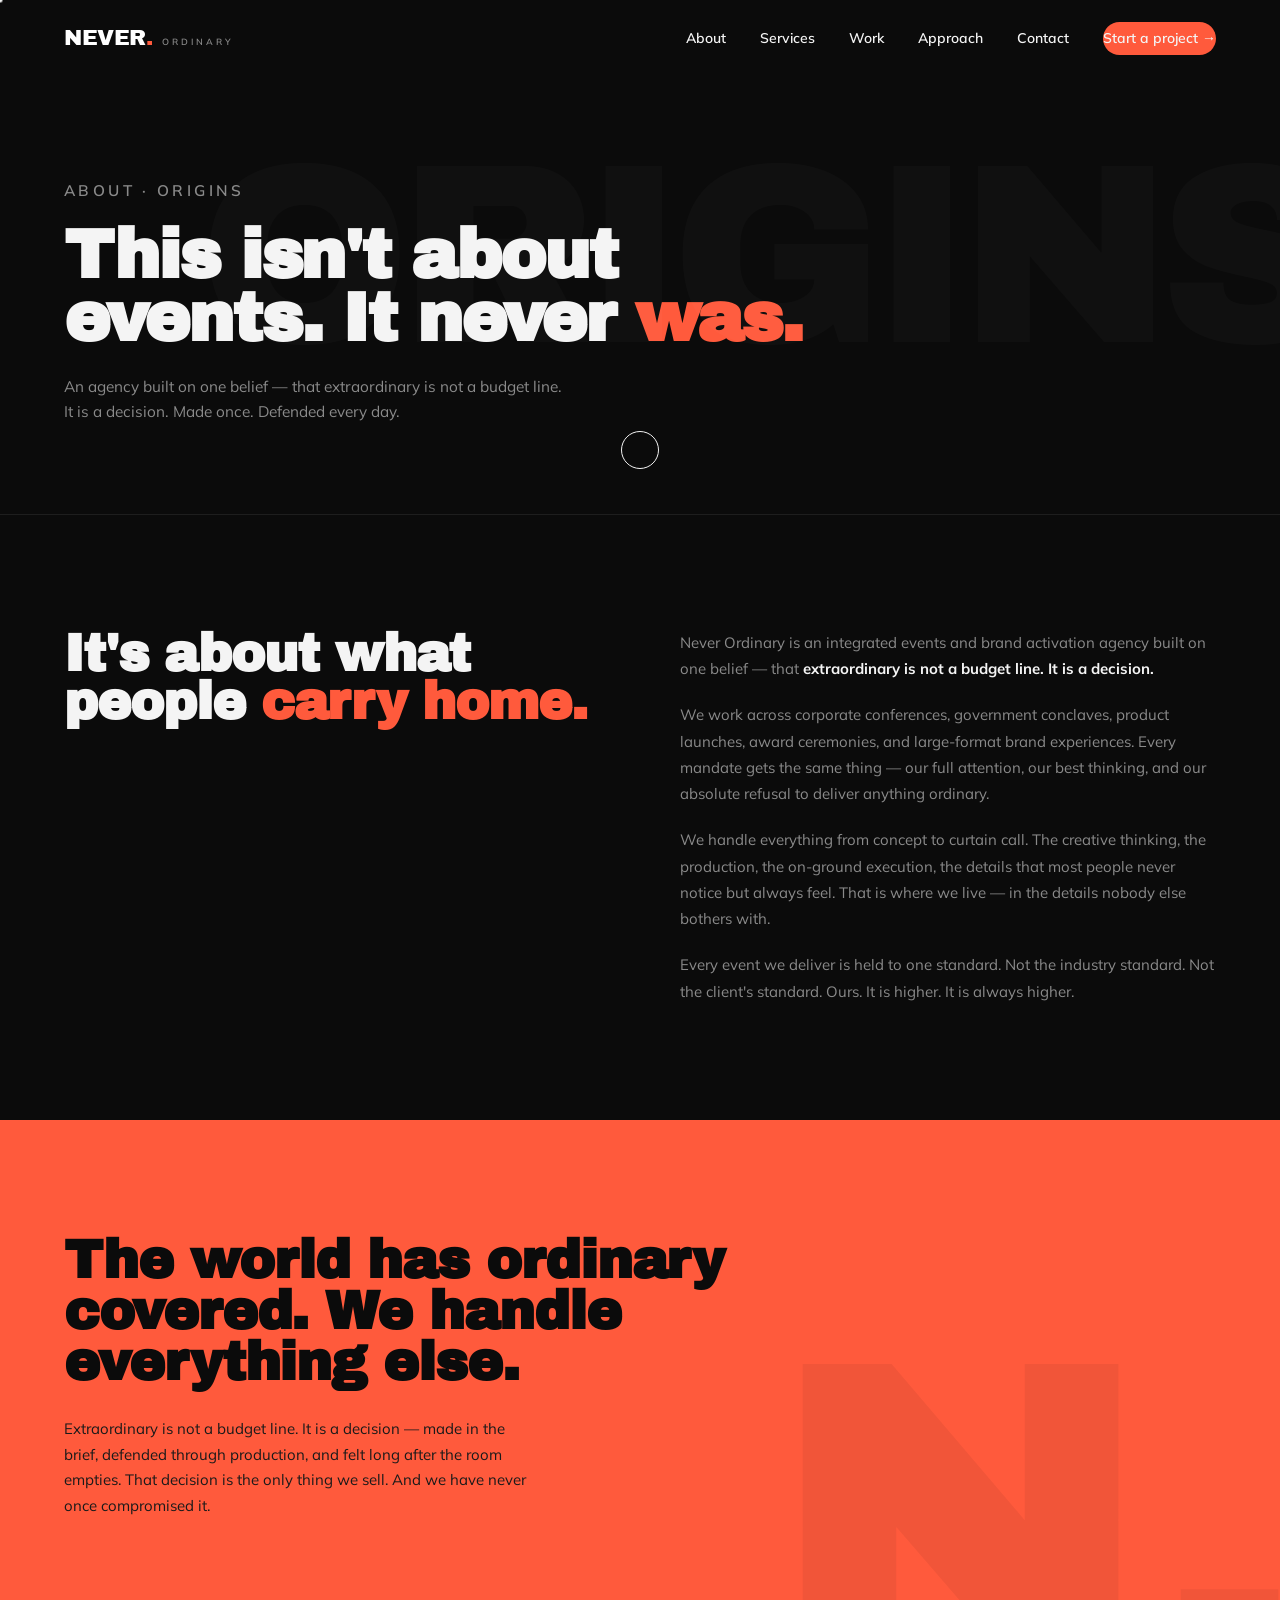
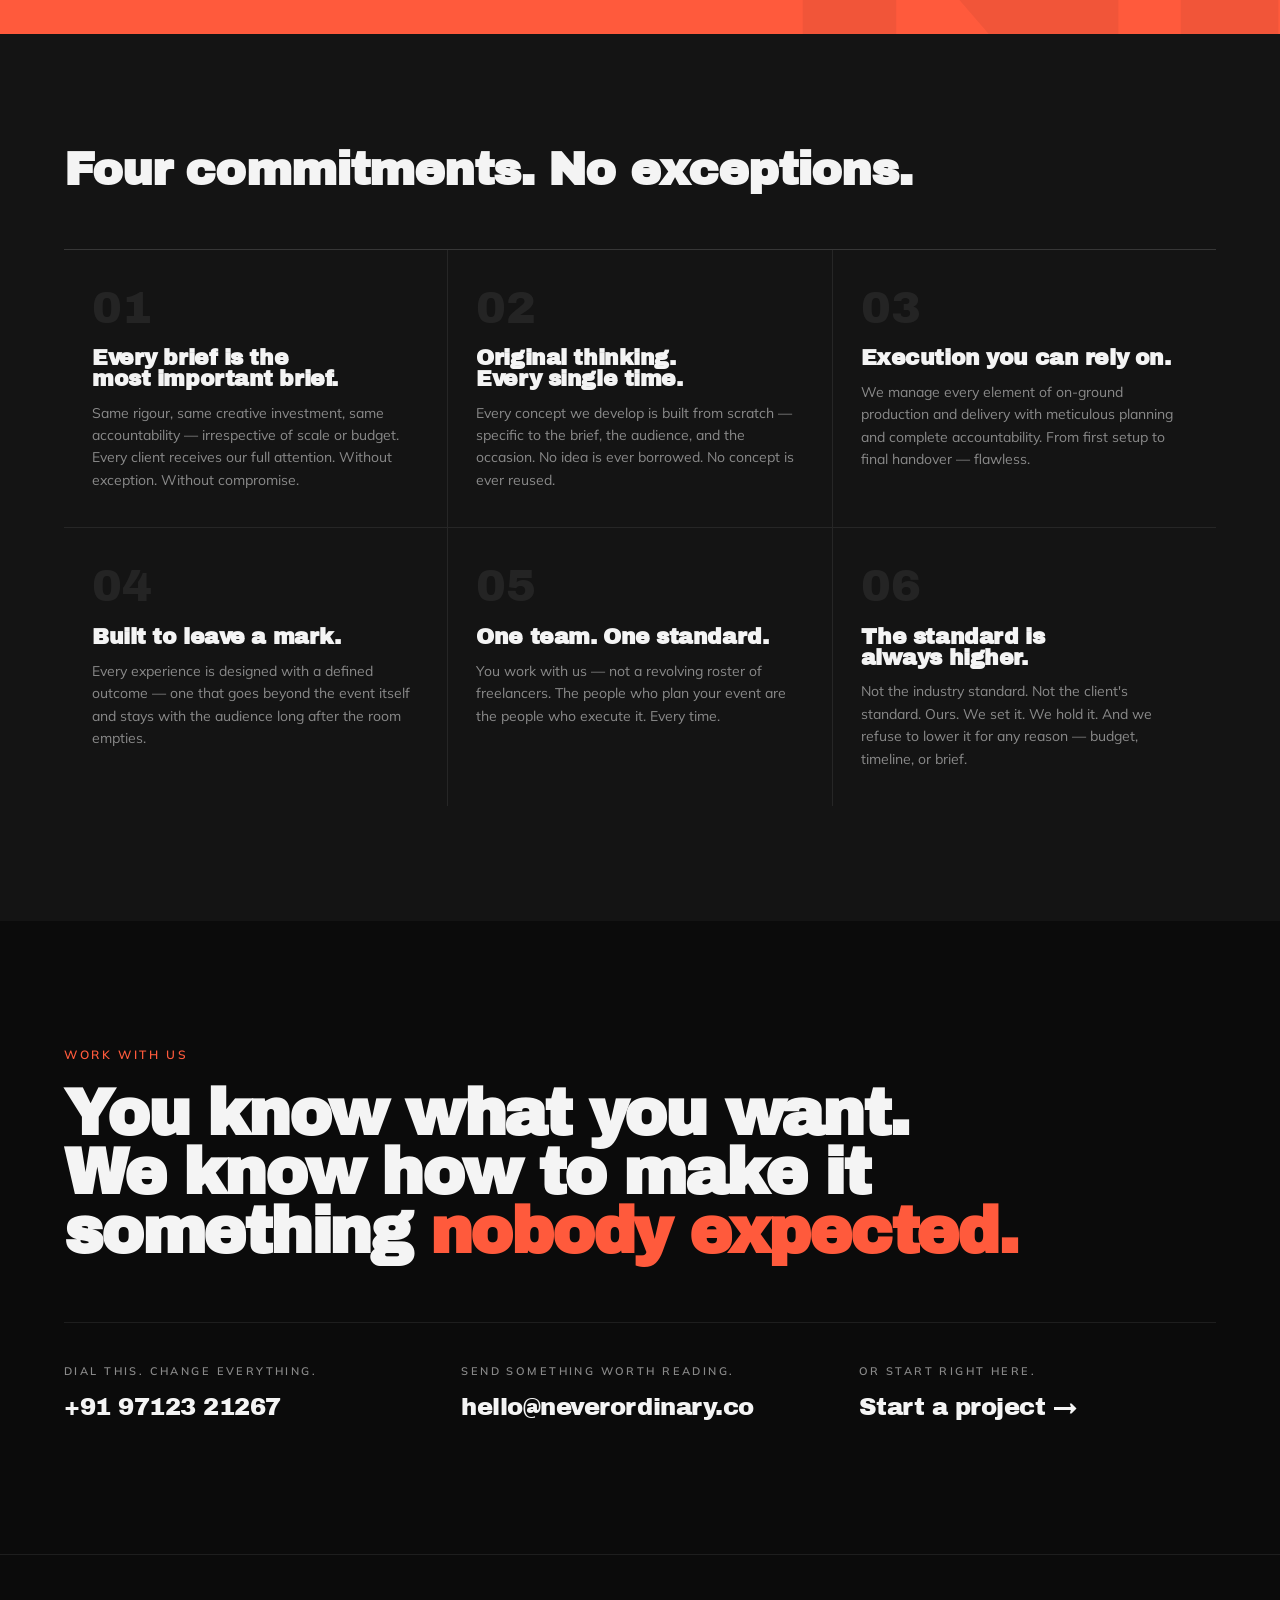
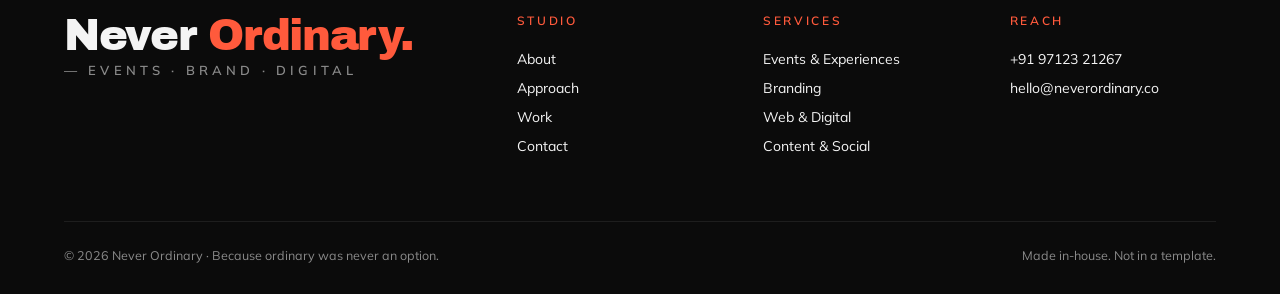
==== about/index.html @ 2fde380c "Initial commit" ====
<!doctype html>
<html lang="en">
<head>
<meta charset="utf-8">
<meta name="viewport" content="width=device-width,initial-scale=1">
<title>About — Never Ordinary | Events, Brand & Digital Agency</title>
<meta name="description" content="Never Ordinary is an integrated events and brand activation agency built on one belief — that extraordinary is not a budget line. It is a decision.">
<meta name="theme-color" content="#0B0B0B">
<link rel="preconnect" href="https://fonts.googleapis.com">
<link rel="preconnect" href="https://fonts.gstatic.com" crossorigin>
<link href="https://fonts.googleapis.com/css2?family=Archivo+Black&family=Mulish:wght@400;500;600;700;800;900&display=swap" rel="stylesheet">
<link rel="stylesheet" href="/assets/css/main.css">
<link rel="icon" href="data:image/svg+xml,%3Csvg xmlns='http://www.w3.org/2000/svg' viewBox='0 0 100 100'%3E%3Crect width='100' height='100' fill='%230B0B0B'/%3E%3Ctext x='50' y='68' font-family='Arial Black' font-size='60' fill='%23FF5A3C' text-anchor='middle'%3EN%3C/text%3E%3C/svg%3E">
</head>
<body>

<div class="cursor" aria-hidden="true"></div>
<div class="cursor-dot" aria-hidden="true"></div>

<header class="nav" role="banner">
  <a href="/" class="nav__logo"><span>NEVER<span class="o">.</span></span><small>Ordinary</small></a>
  <nav class="nav__links" aria-label="Primary">
    <a href="/about/">About</a>
    <a href="/services/">Services</a>
    <a href="/work/">Work</a>
    <a href="/approach/">Approach</a>
    <a href="/contact/">Contact</a>
    <a href="/contact/" class="nav__cta">Start a project →</a>
  </nav>
  <button class="nav__burger" aria-label="Menu"><span></span><span></span><span></span></button>
</header>

<!-- PAGE HERO -->
<section class="page-hero">
  <div class="page-hero__bg" aria-hidden="true">ORIGINS</div>
  <div class="wrap">
    <p class="eyebrow">About · Origins</p>
    <h1>This isn't about events. It never <em>was.</em></h1>
    <p>An agency built on one belief — that extraordinary is not a budget line. It is a decision. Made once. Defended every day.</p>
  </div>
</section>

<!-- ORIGINS STORY -->
<section class="origins">
  <div class="wrap">
    <div class="origins__grid reveal">
      <div class="origins__left">
        <h2>It's about what people <em>carry home.</em></h2>
      </div>
      <div class="origins__body">
        <p>Never Ordinary is an integrated events and brand activation agency built on one belief — that <strong>extraordinary is not a budget line. It is a decision.</strong></p>
        <p>We work across corporate conferences, government conclaves, product launches, award ceremonies, and large-format brand experiences. Every mandate gets the same thing — our full attention, our best thinking, and our absolute refusal to deliver anything ordinary.</p>
        <p>We handle everything from concept to curtain call. The creative thinking, the production, the on-ground execution, the details that most people never notice but always feel. That is where we live — in the details nobody else bothers with.</p>
        <p>Every event we deliver is held to one standard. Not the industry standard. Not the client's standard. Ours. It is higher. It is always higher.</p>
      </div>
    </div>
  </div>
</section>

<!-- THE STANDARD -->
<section class="standard reveal">
  <div class="standard__big" aria-hidden="true">N.</div>
  <div class="wrap">
    <h2>The world has ordinary covered. We handle everything else.</h2>
    <p>Extraordinary is not a budget line. It is a decision — made in the brief, defended through production, and felt long after the room empties. That decision is the only thing we sell. And we have never once compromised it.</p>
  </div>
</section>

<!-- VALUES / COMMITMENTS -->
<section class="values">
  <div class="wrap">
    <h2 class="reveal">Four commitments. No exceptions.</h2>
    <div class="values__grid reveal-stagger">
      <div class="value">
        <div class="value__num">01</div>
        <h3>Every brief is the most important brief.</h3>
        <p>Same rigour, same creative investment, same accountability — irrespective of scale or budget. Every client receives our full attention. Without exception. Without compromise.</p>
      </div>
      <div class="value">
        <div class="value__num">02</div>
        <h3>Original thinking. Every single time.</h3>
        <p>Every concept we develop is built from scratch — specific to the brief, the audience, and the occasion. No idea is ever borrowed. No concept is ever reused.</p>
      </div>
      <div class="value">
        <div class="value__num">03</div>
        <h3>Execution you can rely on.</h3>
        <p>We manage every element of on-ground production and delivery with meticulous planning and complete accountability. From first setup to final handover — flawless.</p>
      </div>
      <div class="value">
        <div class="value__num">04</div>
        <h3>Built to leave a mark.</h3>
        <p>Every experience is designed with a defined outcome — one that goes beyond the event itself and stays with the audience long after the room empties.</p>
      </div>
      <div class="value">
        <div class="value__num">05</div>
        <h3>One team. One standard.</h3>
        <p>You work with us — not a revolving roster of freelancers. The people who plan your event are the people who execute it. Every time.</p>
      </div>
      <div class="value">
        <div class="value__num">06</div>
        <h3>The standard is always higher.</h3>
        <p>Not the industry standard. Not the client's standard. Ours. We set it. We hold it. And we refuse to lower it for any reason — budget, timeline, or brief.</p>
      </div>
    </div>
  </div>
</section>

<!-- CLOSER CTA -->
<section class="closer">
  <div class="wrap reveal">
    <p class="eyebrow closer__eyebrow">Work with us</p>
    <h2>You know what you want. We know how to make it something <em>nobody expected.</em></h2>
    <div class="closer__row">
      <div><span class="lbl">Dial this. Change everything.</span><a href="tel:+919712321267">+91 97123 21267</a></div>
      <div><span class="lbl">Send something worth reading.</span><a href="mailto:hello@neverordinary.co">hello@neverordinary.co</a></div>
      <div><span class="lbl">Or start right here.</span><a href="/contact/">Start a project →</a></div>
    </div>
  </div>
</section>

<footer>
  <div class="wrap">
    <div class="foot__top">
      <div class="foot__brand">Never <em>Ordinary.</em><small>— Events · Brand · Digital</small></div>
      <div class="foot__col"><h4>Studio</h4><a href="/about/">About</a><a href="/approach/">Approach</a><a href="/work/">Work</a><a href="/contact/">Contact</a></div>
      <div class="foot__col"><h4>Services</h4><a href="/services/events/">Events &amp; Experiences</a><a href="/services/branding/">Branding</a><a href="/services/digital/">Web &amp; Digital</a><a href="/services/content/">Content &amp; Social</a></div>
      <div class="foot__col"><h4>Reach</h4><a href="tel:+919712321267">+91 97123 21267</a><a href="mailto:hello@neverordinary.co">hello@neverordinary.co</a></div>
    </div>
    <div class="foot__bot">
      <span>© <span data-year></span> Never Ordinary · Because ordinary was never an option.</span>
      <span>Made in-house. Not in a template.</span>
    </div>
  </div>
</footer>

<script src="/assets/js/main.js" defer></script>
</body>
</html>
---- assets/css/main.css ----
/* ==========================================================
   NEVER ORDINARY — main stylesheet
   ========================================================== */

/* ---------- Reset ---------- */
*,*::before,*::after{box-sizing:border-box;margin:0;padding:0}
html{scroll-behavior:smooth;-webkit-text-size-adjust:100%}
body{font-family:var(--f-body);background:var(--c-bg);color:var(--c-fg);
  font-weight:400;line-height:1.5;overflow-x:hidden;
  -webkit-font-smoothing:antialiased;-moz-osx-font-smoothing:grayscale}
img,svg{display:block;max-width:100%}
a{color:inherit;text-decoration:none}
button{font:inherit;background:none;border:0;color:inherit;cursor:pointer}
ul{list-style:none}
::selection{background:var(--c-orange);color:#000}

/* ---------- Tokens ---------- */
:root{
  --c-orange:#FF5A3C;
  --c-orange-soft:#FF7A5C;
  --c-bg:#0B0B0B;
  --c-bg-2:#141414;
  --c-bg-3:#1C1C1C;
  --c-fg:#F4F4F4;
  --c-muted:#8A8A8A;
  --c-line:rgba(255,255,255,.08);
  --c-line-strong:rgba(255,255,255,.18);

  --f-display:"Archivo Black", "Arial Black", system-ui, sans-serif;
  --f-body:"Mulish", -apple-system, BlinkMacSystemFont, "Segoe UI", Roboto, sans-serif;

  --r-sm:6px; --r-md:12px; --r-lg:22px;

  --pad-x:clamp(20px,5vw,80px);
  --max-w:1440px;

  --t-fast:.25s cubic-bezier(.2,.7,.2,1);
  --t-med:.5s cubic-bezier(.2,.7,.2,1);
  --t-slow:.9s cubic-bezier(.2,.7,.2,1);
}

/* ---------- Type scale ---------- */
.eyebrow{font:600 12px/1 var(--f-body);letter-spacing:.22em;
  text-transform:uppercase;color:var(--c-orange)}
.eyebrow--mute{color:var(--c-muted)}

h1,h2,h3,h4{font-family:var(--f-display);font-weight:900;
  line-height:.95;letter-spacing:-.02em;text-wrap:balance}

.h-display{font-size:clamp(44px,7.5vw,128px);line-height:.88;letter-spacing:-.035em}
.h-1{font-size:clamp(32px,4.6vw,72px)}
.h-2{font-size:clamp(26px,3.2vw,52px)}
.h-3{font-size:clamp(20px,2vw,30px)}
.lead{font-size:clamp(16px,1.25vw,20px);color:var(--c-muted);max-width:58ch}
.kicker{color:var(--c-orange)}

/* ---------- Layout helpers ---------- */
.wrap{width:100%;max-width:var(--max-w);margin:0 auto;padding:0 var(--pad-x)}
section{position:relative}
.section-pad{padding:clamp(80px,11vw,160px) 0}

/* ---------- Buttons / CTAs ---------- */
.btn{position:relative;display:inline-flex;align-items:center;gap:14px;
  padding:18px 28px;border-radius:999px;font-weight:700;font-size:15px;
  letter-spacing:.02em;background:var(--c-orange);color:#0B0B0B;
  overflow:hidden;isolation:isolate;transition:transform var(--t-fast)}
.btn:hover{transform:translateY(-2px)}
.btn::before{content:"";position:absolute;inset:0;background:#fff;
  transform:translateY(100%);transition:transform var(--t-med);z-index:-1}
.btn:hover::before{transform:translateY(0)}
.btn .arr{transition:transform var(--t-fast)}
.btn:hover .arr{transform:translateX(6px)}

.btn--ghost{background:transparent;color:var(--c-fg);
  border:1px solid var(--c-line-strong)}
.btn--ghost::before{background:var(--c-orange)}
.btn--ghost:hover{color:#0B0B0B}

/* ---------- Custom cursor ---------- */
.cursor,.cursor-dot{position:fixed;top:0;left:0;pointer-events:none;
  z-index:9999;transform:translate(-50%,-50%);
  will-change:transform;mix-blend-mode:difference}
.cursor{width:38px;height:38px;border:1px solid #fff;border-radius:50%;
  transition:width var(--t-fast),height var(--t-fast),background var(--t-fast)}
.cursor-dot{width:5px;height:5px;background:#fff;border-radius:50%}
.cursor.is-hover{width:72px;height:72px;background:var(--c-orange);border-color:transparent}
@media (hover:none){.cursor,.cursor-dot{display:none}}

/* ---------- Nav ---------- */
.nav{position:fixed;top:0;left:0;right:0;z-index:80;
  padding:22px var(--pad-x);display:flex;align-items:center;justify-content:space-between;
  transition:background var(--t-med),padding var(--t-med),border-color var(--t-med);
  border-bottom:1px solid transparent}
.nav.is-scrolled{background:rgba(11,11,11,.78);backdrop-filter:blur(14px);
  border-bottom-color:var(--c-line);padding-top:14px;padding-bottom:14px}
.nav__logo{display:flex;align-items:baseline;gap:10px;font-family:var(--f-display);
  font-size:22px;letter-spacing:-.02em;color:#fff}
.nav__logo .o{color:var(--c-orange)}
.nav__logo small{font:600 9px/1 var(--f-body);letter-spacing:.32em;
  text-transform:uppercase;color:var(--c-muted)}
.nav__links{display:flex;align-items:center;gap:34px}
.nav__links a{font-size:14px;font-weight:600;color:var(--c-fg);position:relative;padding:6px 0}
.nav__links a::after{content:"";position:absolute;left:0;right:0;bottom:0;height:1px;
  background:var(--c-orange);transform:scaleX(0);transform-origin:left;
  transition:transform var(--t-med)}
.nav__links a:hover::after{transform:scaleX(1)}
.nav__cta{padding:12px 20px;background:var(--c-orange);color:#0B0B0B;border-radius:999px;
  font-weight:700;font-size:13px;transition:transform var(--t-fast)}
.nav__cta:hover{transform:translateY(-2px)}

.nav__burger{display:none;width:42px;height:42px;border:1px solid var(--c-line-strong);
  border-radius:50%;align-items:center;justify-content:center;flex-direction:column;gap:5px}
.nav__burger span{display:block;width:16px;height:1.5px;background:#fff;transition:transform var(--t-fast),opacity var(--t-fast)}
.nav__burger.is-open span:nth-child(1){transform:translateY(3.25px) rotate(45deg)}
.nav__burger.is-open span:nth-child(2){opacity:0}
.nav__burger.is-open span:nth-child(3){transform:translateY(-3.25px) rotate(-45deg)}

@media (max-width:880px){
  .nav__links{position:fixed;inset:0;background:#0B0B0B;flex-direction:column;
    justify-content:center;gap:28px;transform:translateX(100%);transition:transform var(--t-med);z-index:70}
  .nav__links.is-open{transform:translateX(0)}
  .nav__links a{font-family:var(--f-display);font-size:36px}
  .nav__burger{display:flex}
  .nav__cta{display:none}
}

/* ==========================================================
   HERO
   ========================================================== */
.hero{position:relative;min-height:100vh;min-height:100svh;
  padding-top:140px;display:flex;flex-direction:column;justify-content:center;
  overflow:hidden;isolation:isolate}

.hero__glow{position:absolute;width:60vmax;height:60vmax;border-radius:50%;
  background:radial-gradient(circle,rgba(255,90,60,.35) 0%,transparent 60%);
  filter:blur(20px);pointer-events:none;z-index:-1;
  transition:transform .9s cubic-bezier(.2,.7,.2,1);will-change:transform}

.hero__bgword{position:absolute;top:50%;left:50%;
  transform:translate(-50%,-50%);font-family:var(--f-display);
  font-size:clamp(140px,28vw,540px);color:rgba(255,255,255,.022);
  letter-spacing:-.04em;line-height:.85;white-space:nowrap;pointer-events:none;z-index:-1;
  user-select:none}

.hero__meta{position:absolute;top:120px;left:var(--pad-x);right:var(--pad-x);
  display:flex;justify-content:space-between;align-items:center;font-size:12px;color:var(--c-muted);
  letter-spacing:.18em;text-transform:uppercase;font-weight:600}
.hero__meta .dot{display:inline-block;width:7px;height:7px;background:var(--c-orange);
  border-radius:50%;margin-right:10px;animation:pulse 2s infinite}
@keyframes pulse{0%,100%{opacity:1}50%{opacity:.35}}

.hero__inner{padding:0 var(--pad-x);max-width:var(--max-w);margin:0 auto;width:100%;
  padding-bottom:clamp(40px,5vh,80px)}

.hero__head{font-family:var(--f-display);font-size:clamp(36px,5vw,82px);
  line-height:.92;letter-spacing:-.03em;text-transform:none}
.hero__head .line{display:block;overflow:hidden}
.hero__head .line span{display:inline-block;transform:translateY(110%);
  animation:rise 1.1s cubic-bezier(.2,.7,.2,1) forwards}
.hero__head .line:nth-child(2) span{animation-delay:.12s}
.hero__head .kicker{color:var(--c-orange)}
@keyframes rise{to{transform:translateY(0)}}

/* word crossfade rotor */
.hero__word-row{display:block;overflow:visible;
  opacity:0;transform:translateY(14px);
  animation:fadeUp .8s .28s forwards cubic-bezier(.2,.7,.2,1)}
.word-rotor{display:inline-grid;color:var(--c-orange)}
.wr{grid-area:1/1;opacity:0;white-space:nowrap;
  transition:opacity .55s ease,transform .55s ease;
  transform:translateY(8px)}
.wr.is-active{opacity:1;transform:none}

.hero__sub{margin-top:28px;max-width:60ch;font-size:clamp(14px,1.1vw,17px);
  color:var(--c-fg);opacity:0;transform:translateY(16px);
  animation:fadeUp .8s .48s forwards cubic-bezier(.2,.7,.2,1)}
.hero__sub b{color:var(--c-orange);font-weight:700}
@keyframes fadeUp{to{opacity:1;transform:translateY(0)}}

.hero__cta-row{margin-top:28px;display:flex;flex-wrap:wrap;gap:14px;
  opacity:0;transform:translateY(16px);
  animation:fadeUp .8s .62s forwards cubic-bezier(.2,.7,.2,1)}

.hero__foot{margin-top:clamp(40px,5vh,60px);padding-top:20px;
  border-top:1px solid var(--c-line);
  display:grid;grid-template-columns:repeat(4,1fr);gap:20px;
  font-size:11px;color:var(--c-muted);letter-spacing:.12em;text-transform:uppercase;font-weight:600}
.hero__foot strong{display:block;font-family:var(--f-display);color:var(--c-fg);
  font-size:clamp(18px,1.8vw,26px);letter-spacing:-.02em;text-transform:none;margin-bottom:4px}
.hero__scroll{position:absolute;right:var(--pad-x);bottom:30px;
  writing-mode:vertical-rl;font-size:11px;letter-spacing:.3em;color:var(--c-muted);
  text-transform:uppercase;font-weight:600;display:flex;align-items:center;gap:12px}
.hero__scroll::after{content:"";display:block;width:1px;height:48px;background:var(--c-orange);
  animation:scrollLine 1.8s ease-in-out infinite}
@keyframes scrollLine{
  0%{transform:scaleY(0);transform-origin:top}
  50%{transform:scaleY(1);transform-origin:top}
  51%{transform:scaleY(1);transform-origin:bottom}
  100%{transform:scaleY(0);transform-origin:bottom}
}

@media (max-width:880px){
  .hero__meta{display:none}
  .hero__foot{grid-template-columns:1fr 1fr;gap:20px}
  .hero__scroll{display:none}
}

/* ==========================================================
   MARQUEE STRIP
   ========================================================== */
.marquee{padding:28px 0;border-top:1px solid var(--c-line);
  border-bottom:1px solid var(--c-line);overflow:hidden;
  background:var(--c-bg);position:relative}
.marquee:hover .marquee__track{animation-play-state:paused}
.marquee__track{display:flex;align-items:center;gap:16px;width:max-content;
  animation:marq 52s linear infinite;padding:0 8px}
.marquee__item{display:inline-flex;align-items:center;justify-content:center;
  width:160px;height:76px;flex-shrink:0;
  background:rgba(255,255,255,.13);
  border:1px solid rgba(255,255,255,.1);
  border-radius:10px;
  transition:background var(--t-fast),border-color var(--t-fast),transform var(--t-fast)}
.marquee__item:hover{background:rgba(255,255,255,.22);
  border-color:rgba(255,255,255,.18);transform:translateY(-2px)}
.marquee__item img{height:38px;width:auto;max-width:120px;object-fit:contain;
  opacity:.62;
  transition:opacity .4s cubic-bezier(.2,.7,.2,1),transform .4s cubic-bezier(.2,.7,.2,1)}
.marquee__item:hover img{opacity:1;transform:scale(1.06)}
@keyframes marq{to{transform:translateX(-50%)}}

/* ==========================================================
   PARTNERSHIPS
   ========================================================== */
.partners{padding:clamp(64px,9vw,120px) 0;background:#fff;color:#0B0B0B;
  border-top:1px solid rgba(0,0,0,.08)}
.partners__head{display:flex;justify-content:space-between;align-items:end;
  gap:40px;margin-bottom:50px;flex-wrap:wrap}
.partners__head h2{font-size:clamp(26px,3.4vw,54px);color:#0B0B0B}
.partners__head p{max-width:38ch;font-size:clamp(14px,1.1vw,16px);color:#555}
.partners__grid{display:grid;grid-template-columns:repeat(4,1fr);
  border-top:1px solid rgba(0,0,0,.08);border-left:1px solid rgba(0,0,0,.08)}
.partner{height:150px;border-right:1px solid rgba(0,0,0,.08);
  border-bottom:1px solid rgba(0,0,0,.08);
  display:flex;align-items:center;justify-content:center;
  padding:28px 32px;
  transition:background var(--t-med);position:relative;overflow:hidden}
.partner::after{content:"";position:absolute;inset:0;
  background:var(--c-orange);opacity:0;transition:opacity var(--t-med)}
.partner:hover{background:#f9f9f9}
.partner:hover::after{opacity:.04}
.partner img{height:48px;width:auto;max-width:150px;object-fit:contain;
  opacity:.5;
  transition:opacity .45s cubic-bezier(.2,.7,.2,1),transform .45s cubic-bezier(.2,.7,.2,1)}
.partner:hover img{opacity:1;transform:scale(1.05)}
@media (max-width:880px){
  .partners__head{flex-direction:column;align-items:start;gap:16px}
  .partners__grid{grid-template-columns:repeat(3,1fr)}
}
@media (max-width:540px){.partners__grid{grid-template-columns:repeat(2,1fr)}}

/* ==========================================================
   MANIFESTO
   ========================================================== */
.manifesto{background:var(--c-orange);color:#0B0B0B;
  padding:clamp(64px,9vw,130px) 0;position:relative;overflow:hidden}
.manifesto__wrap{display:grid;grid-template-columns:1fr 1fr;gap:60px;align-items:end}
.manifesto h2{font-size:clamp(30px,4vw,64px);color:#0B0B0B}
.manifesto p{font-size:clamp(15px,1.1vw,17px);color:#0B0B0B;max-width:48ch;font-weight:500}
.manifesto__big{position:absolute;right:-2vw;bottom:-10vh;font-family:var(--f-display);
  font-size:38vw;line-height:.85;color:rgba(0,0,0,.055);letter-spacing:-.05em;pointer-events:none}
@media (max-width:880px){
  .manifesto__wrap{grid-template-columns:1fr;gap:30px}
}

/* ==========================================================
   STATS
   ========================================================== */
.stats{padding:clamp(64px,9vw,120px) 0;border-bottom:1px solid var(--c-line)}
.stats__head{display:flex;justify-content:space-between;align-items:end;
  gap:40px;margin-bottom:50px;flex-wrap:wrap}
.stats__head h2{max-width:14ch;font-size:clamp(24px,3vw,48px)}
.stats__grid{display:grid;grid-template-columns:repeat(4,1fr);gap:1px;
  background:var(--c-line);border-top:1px solid var(--c-line);border-bottom:1px solid var(--c-line)}
.stat{background:var(--c-bg);padding:36px 24px;display:flex;flex-direction:column;gap:10px;
  transition:background var(--t-med);position:relative;overflow:hidden}
.stat:hover{background:var(--c-bg-2)}
.stat__num{font-family:var(--f-display);font-size:clamp(42px,4.8vw,76px);
  color:var(--c-orange);letter-spacing:-.04em;line-height:.9}
.stat__num sup{font-size:.45em;vertical-align:top;margin-left:4px}
.stat__label{font-size:13px;color:var(--c-muted);max-width:22ch;line-height:1.4}
@media (max-width:880px){.stats__grid{grid-template-columns:1fr 1fr}}

/* ==========================================================
   DISTINCTION (Pillars)
   ========================================================== */
.pillars{padding:clamp(64px,9vw,120px) 0;background:var(--c-bg-2)}
.pillars__head{display:grid;grid-template-columns:1fr 1fr;gap:60px;align-items:end;margin-bottom:60px}
.pillars__head h2{font-size:clamp(28px,3.8vw,60px)}
.pillars__list{display:grid;grid-template-columns:1fr;gap:0}
.pillar{display:grid;grid-template-columns:80px 1fr 2fr;gap:40px;
  padding:36px 0;border-top:1px solid var(--c-line);align-items:start;
  transition:padding var(--t-med);position:relative}
.pillar:last-child{border-bottom:1px solid var(--c-line)}
.pillar:hover{padding-left:24px}
.pillar:hover .pillar__num{color:var(--c-orange)}
.pillar__num{font-family:var(--f-display);font-size:28px;color:var(--c-muted);
  letter-spacing:-.02em;transition:color var(--t-med)}
.pillar__title{font-family:var(--f-display);font-size:clamp(22px,2.2vw,30px);
  line-height:1.05;letter-spacing:-.02em}
.pillar__body{color:var(--c-muted);font-size:16px;max-width:52ch}
@media (max-width:880px){
  .pillars__head{grid-template-columns:1fr;gap:24px}
  .pillar{grid-template-columns:50px 1fr;gap:18px}
  .pillar__body{grid-column:1/-1}
}

/* ==========================================================
   CAPABILITIES
   ========================================================== */
.caps{padding:clamp(64px,9vw,120px) 0;background:#fff;color:#0B0B0B;position:relative;overflow:hidden}
.caps__head{display:flex;justify-content:space-between;align-items:end;gap:40px;margin-bottom:50px;flex-wrap:wrap}
.caps__head h2{font-size:clamp(28px,3.8vw,60px);color:#0B0B0B;max-width:24ch}
.caps__head h2 em{font-style:normal;color:var(--c-orange)}
.caps__intro{max-width:44ch;color:#444;font-size:clamp(15px,1.1vw,17px)}
.caps__intro b{color:var(--c-orange)}
.caps__grid{display:grid;grid-template-columns:repeat(4,1fr);gap:0;
  border-top:1px solid rgba(0,0,0,.1)}
.cap{padding:32px 26px 30px;border-right:1px solid rgba(0,0,0,.1);
  position:relative;transition:background var(--t-med);overflow:hidden}
.cap:last-child{border-right:0}
.cap:hover{background:#0B0B0B;color:#fff}
.cap:hover .cap__num{color:var(--c-orange)}
.cap:hover .cap__tags{color:rgba(255,255,255,.7)}
.cap__num{font-family:var(--f-display);font-size:14px;letter-spacing:.2em;
  color:rgba(0,0,0,.35);margin-bottom:60px;transition:color var(--t-med)}
.cap__title{font-family:var(--f-display);font-size:clamp(22px,2vw,28px);
  letter-spacing:-.02em;margin-bottom:14px}
.cap__tags{font-size:13.5px;line-height:1.7;color:#444;transition:color var(--t-med)}
@media (max-width:1100px){.caps__grid{grid-template-columns:1fr 1fr}.cap:nth-child(2){border-right:0}.cap{border-bottom:1px solid rgba(0,0,0,.1)}}
@media (max-width:600px){.caps__grid{grid-template-columns:1fr}.cap{border-right:0}}

/* ==========================================================
   FEATURED WORK
   ========================================================== */
.work{padding:clamp(64px,9vw,120px) 0}
.work__head{display:flex;justify-content:space-between;align-items:end;
  gap:40px;margin-bottom:50px;flex-wrap:wrap}
.work__head h2{font-size:clamp(26px,3.4vw,54px);max-width:16ch}
.work__grid{display:grid;grid-template-columns:repeat(6,1fr);gap:20px}
.proj{position:relative;border-radius:var(--r-md);overflow:hidden;
  background:var(--c-bg-2);min-height:340px;
  display:flex;flex-direction:column;justify-content:flex-end;
  padding:28px;cursor:pointer;transition:transform var(--t-med)}
.proj::before{content:"";position:absolute;inset:0;
  background:linear-gradient(180deg,transparent 30%,rgba(0,0,0,.85) 100%),
              var(--bg, linear-gradient(135deg,#1c1c1c,#0b0b0b));
  background-size:cover;background-position:center;transition:transform var(--t-slow);z-index:0}
.proj:hover::before{transform:scale(1.05)}
.proj > *{position:relative;z-index:1}
.proj__tag{font-size:11px;letter-spacing:.22em;color:var(--c-orange);
  text-transform:uppercase;font-weight:700;margin-bottom:10px}
.proj__title{font-family:var(--f-display);font-size:clamp(22px,2vw,28px);
  letter-spacing:-.02em;line-height:1.05}
.proj__meta{margin-top:14px;font-size:12.5px;color:var(--c-muted);
  display:flex;gap:18px;letter-spacing:.04em;text-transform:uppercase;font-weight:600}
.proj--wide{grid-column:span 4}
.proj--tall{grid-column:span 2;min-height:520px}
.proj--half{grid-column:span 3}
.proj--p1{--bg:linear-gradient(135deg,#3a1408 0%,#FF5A3C 100%)}
.proj--p2{--bg:linear-gradient(135deg,#0b0b0b 0%,#2a2a2a 100%)}
.proj--p3{--bg:linear-gradient(135deg,#FF5A3C 0%,#a8320e 100%)}
.proj--p4{--bg:linear-gradient(135deg,#1a1a1a 0%,#3a1408 100%)}
@media (max-width:880px){
  .work__grid{grid-template-columns:1fr}
  .proj--wide,.proj--tall,.proj--half{grid-column:span 1;min-height:340px}
}

/* ==========================================================
   APPROACH TEASER
   ========================================================== */
.approach{padding:clamp(64px,9vw,120px) 0;background:var(--c-bg-2);
  border-top:1px solid var(--c-line)}
.approach__head{display:grid;grid-template-columns:1.1fr 1fr;gap:60px;
  align-items:end;margin-bottom:60px}
.approach__head h2{font-size:clamp(28px,3.8vw,60px)}
.approach__head h2 em{font-style:normal;color:var(--c-orange)}
.approach__steps{display:grid;grid-template-columns:repeat(4,1fr);gap:1px;
  background:var(--c-line);border-top:1px solid var(--c-line);border-bottom:1px solid var(--c-line)}
.step{background:var(--c-bg-2);padding:36px 28px;min-height:260px;
  display:flex;flex-direction:column;gap:14px;transition:background var(--t-med);position:relative}
.step:hover{background:var(--c-bg-3)}
.step__num{font-family:var(--f-display);font-size:clamp(48px,5vw,72px);
  color:rgba(255,255,255,.08);letter-spacing:-.03em;line-height:1;transition:color var(--t-med)}
.step:hover .step__num{color:var(--c-orange)}
.step__title{font-family:var(--f-display);font-size:22px;letter-spacing:-.02em}
.step__body{font-size:14px;color:var(--c-muted);line-height:1.55}
@media (max-width:880px){
  .approach__head{grid-template-columns:1fr;gap:24px}
  .approach__steps{grid-template-columns:1fr 1fr}
}

/* ==========================================================
   CTA / Closer
   ========================================================== */
.closer{padding:clamp(80px,10vw,150px) 0;text-align:left;position:relative;overflow:hidden}
.closer__eyebrow{margin-bottom:24px}
.closer h2{font-size:clamp(32px,5vw,80px);letter-spacing:-.035em;line-height:.92}
.closer h2 em{font-style:normal;color:var(--c-orange)}
.closer__row{margin-top:60px;display:grid;grid-template-columns:1fr 1fr 1fr;gap:40px;
  border-top:1px solid var(--c-line);padding-top:40px}
.closer__row a{display:block;font-family:var(--f-display);
  font-size:clamp(20px,1.9vw,28px);letter-spacing:-.02em;transition:color var(--t-fast)}
.closer__row a:hover{color:var(--c-orange)}
.closer__row .lbl{display:block;font-family:var(--f-body);font-size:11px;
  letter-spacing:.22em;text-transform:uppercase;color:var(--c-muted);
  font-weight:600;margin-bottom:10px}
@media (max-width:880px){.closer__row{grid-template-columns:1fr;gap:24px}}

/* ==========================================================
   FOOTER
   ========================================================== */
footer{border-top:1px solid var(--c-line);padding:60px 0 30px;background:var(--c-bg)}
.foot__top{display:grid;grid-template-columns:2fr 1fr 1fr 1fr;gap:40px;margin-bottom:60px}
.foot__brand{font-family:var(--f-display);font-size:clamp(28px,3.4vw,52px);
  letter-spacing:-.03em;line-height:.95}
.foot__brand em{font-style:normal;color:var(--c-orange)}
.foot__brand small{display:block;font-family:var(--f-body);font-size:13px;
  letter-spacing:.32em;color:var(--c-muted);margin-top:8px;font-weight:600;text-transform:uppercase}
.foot__col h4{font:600 12px/1 var(--f-body);letter-spacing:.22em;
  text-transform:uppercase;color:var(--c-orange);margin-bottom:18px}
.foot__col a,.foot__col li{display:block;font-size:14px;color:var(--c-fg);padding:4px 0;
  transition:color var(--t-fast)}
.foot__col a:hover{color:var(--c-orange)}
.foot__bot{display:flex;justify-content:space-between;flex-wrap:wrap;gap:16px;
  padding-top:24px;border-top:1px solid var(--c-line);
  font-size:12.5px;color:var(--c-muted)}
@media (max-width:880px){.foot__top{grid-template-columns:1fr 1fr;gap:30px}.foot__brand{grid-column:1/-1}}

/* ==========================================================
   Reveal-on-scroll
   ========================================================== */
.reveal{opacity:0;transform:translateY(40px);transition:opacity .9s cubic-bezier(.2,.7,.2,1),
  transform .9s cubic-bezier(.2,.7,.2,1)}
.reveal.is-in{opacity:1;transform:none}
.reveal-stagger > *{opacity:0;transform:translateY(30px);
  transition:opacity .8s cubic-bezier(.2,.7,.2,1),transform .8s cubic-bezier(.2,.7,.2,1)}
.reveal-stagger.is-in > *{opacity:1;transform:none}
.reveal-stagger.is-in > *:nth-child(2){transition-delay:.08s}
.reveal-stagger.is-in > *:nth-child(3){transition-delay:.16s}
.reveal-stagger.is-in > *:nth-child(4){transition-delay:.24s}
.reveal-stagger.is-in > *:nth-child(5){transition-delay:.32s}
.reveal-stagger.is-in > *:nth-child(6){transition-delay:.40s}
.reveal-stagger.is-in > *:nth-child(7){transition-delay:.48s}

@media (prefers-reduced-motion:reduce){
  *,*::before,*::after{animation-duration:.01ms!important;transition-duration:.01ms!important}
  .hero__head .line span,.hero__word-row,.wr,.hero__sub,.hero__cta-row{transform:none;opacity:1;animation:none}
  .wr:not(.is-active){display:none}
}

/* ==========================================================
   INNER PAGE HERO
   ========================================================== */
.page-hero{padding:clamp(130px,14vw,180px) 0 clamp(60px,7vw,100px);
  background:var(--c-bg);position:relative;overflow:hidden;
  border-bottom:1px solid var(--c-line)}
.page-hero__bg{position:absolute;right:-4vw;top:50%;transform:translateY(-50%);
  font-family:var(--f-display);font-size:clamp(120px,20vw,360px);
  color:rgba(255,255,255,.022);letter-spacing:-.05em;line-height:.85;
  pointer-events:none;user-select:none;white-space:nowrap}
.page-hero .eyebrow{margin-bottom:20px}
.page-hero h1{font-size:clamp(36px,5.4vw,88px);letter-spacing:-.03em;line-height:.92;
  max-width:18ch;margin-bottom:24px}
.page-hero h1 em{font-style:normal;color:var(--c-orange)}
.page-hero p{font-size:clamp(15px,1.2vw,18px);color:var(--c-muted);max-width:56ch;line-height:1.6}
.page-hero__cta{margin-top:36px}

/* breadcrumb */
.breadcrumb{display:flex;align-items:center;gap:10px;
  font-size:12px;font-weight:600;letter-spacing:.18em;text-transform:uppercase;
  color:var(--c-muted);margin-bottom:28px}
.breadcrumb a{color:var(--c-muted);transition:color var(--t-fast)}
.breadcrumb a:hover{color:var(--c-orange)}
.breadcrumb span{color:rgba(255,255,255,.2)}

/* ==========================================================
   ABOUT PAGE
   ========================================================== */
.origins{padding:clamp(64px,9vw,120px) 0}
.origins__grid{display:grid;grid-template-columns:1fr 1fr;gap:80px;align-items:start}
.origins__left h2{font-size:clamp(30px,4vw,62px);margin-bottom:30px}
.origins__left h2 em{font-style:normal;color:var(--c-orange)}
.origins__body p{font-size:clamp(15px,1.1vw,17px);color:var(--c-muted);
  line-height:1.75;margin-bottom:20px}
.origins__body p:last-child{margin-bottom:0}
.origins__body strong{color:var(--c-fg);font-weight:700}
@media (max-width:880px){.origins__grid{grid-template-columns:1fr;gap:36px}}

.standard{padding:clamp(64px,9vw,120px) 0;background:var(--c-orange);color:#0B0B0B;
  position:relative;overflow:hidden}
.standard__big{position:absolute;right:-2vw;bottom:-10vh;font-family:var(--f-display);
  font-size:36vw;line-height:.85;color:rgba(0,0,0,.055);pointer-events:none}
.standard h2{font-size:clamp(30px,4.2vw,68px);max-width:22ch;margin-bottom:28px;color:#0B0B0B}
.standard p{font-size:clamp(15px,1.1vw,17px);max-width:52ch;line-height:1.7;color:#1a1a1a}

.values{padding:clamp(64px,9vw,120px) 0;background:var(--c-bg-2)}
.values h2{font-size:clamp(28px,3.6vw,56px);margin-bottom:56px}
.values__grid{display:grid;grid-template-columns:repeat(3,1fr);gap:1px;
  background:var(--c-line);border-top:1px solid var(--c-line)}
.value{background:var(--c-bg-2);padding:36px 28px;transition:background var(--t-med)}
.value:hover{background:var(--c-bg-3)}
.value__num{font-family:var(--f-display);font-size:clamp(36px,3.5vw,52px);
  color:rgba(255,255,255,.07);margin-bottom:18px;line-height:1;transition:color var(--t-med)}
.value:hover .value__num{color:var(--c-orange)}
.value h3{font-family:var(--f-display);font-size:clamp(18px,1.7vw,24px);
  margin-bottom:12px;letter-spacing:-.02em}
.value p{font-size:14px;color:var(--c-muted);line-height:1.6}
@media (max-width:880px){.values__grid{grid-template-columns:1fr}}

/* ==========================================================
   SERVICES HUB
   ========================================================== */
.svc-hub{padding:clamp(64px,9vw,120px) 0}
.svc-hub h2{font-size:clamp(28px,3.6vw,56px);margin-bottom:56px}
.svc-cards{display:grid;grid-template-columns:1fr 1fr;gap:20px}
.svc-card{display:block;background:var(--c-bg-2);border-radius:var(--r-lg);
  padding:clamp(32px,4vw,54px);position:relative;overflow:hidden;
  transition:background var(--t-med),transform var(--t-med);min-height:280px;
  display:flex;flex-direction:column;justify-content:flex-end}
.svc-card:hover{background:var(--c-bg-3);transform:translateY(-4px)}
.svc-card::before{content:"";position:absolute;inset:0;
  background:linear-gradient(135deg,transparent 50%,rgba(255,90,60,.06) 100%);
  opacity:0;transition:opacity var(--t-med)}
.svc-card:hover::before{opacity:1}
.svc-card__num{position:absolute;top:28px;right:28px;font-family:var(--f-display);
  font-size:clamp(52px,5.5vw,80px);color:rgba(255,255,255,.05);
  letter-spacing:-.04em;line-height:1;transition:color var(--t-med)}
.svc-card:hover .svc-card__num{color:rgba(255,90,60,.12)}
.svc-card__tag{font:600 11px/1 var(--f-body);letter-spacing:.22em;
  text-transform:uppercase;color:var(--c-orange);margin-bottom:14px}
.svc-card h3{font-family:var(--f-display);font-size:clamp(24px,2.4vw,36px);
  letter-spacing:-.02em;margin-bottom:14px}
.svc-card p{font-size:14px;color:var(--c-muted);max-width:44ch;line-height:1.55;margin-bottom:24px}
.svc-card__link{font-weight:700;font-size:14px;color:var(--c-orange);
  display:inline-flex;align-items:center;gap:8px;transition:gap var(--t-fast)}
.svc-card:hover .svc-card__link{gap:14px}
@media (max-width:720px){.svc-cards{grid-template-columns:1fr}}

/* service detail page */
.svc-detail{padding:clamp(64px,9vw,120px) 0}
.svc-detail__intro{display:grid;grid-template-columns:1fr 1fr;gap:80px;
  align-items:start;margin-bottom:clamp(60px,8vw,100px);padding-bottom:clamp(60px,8vw,100px);
  border-bottom:1px solid var(--c-line)}
.svc-detail__intro h2{font-size:clamp(28px,3.6vw,56px)}
.svc-detail__intro h2 em{font-style:normal;color:var(--c-orange)}
.svc-detail__intro p{font-size:clamp(15px,1.1vw,17px);color:var(--c-muted);line-height:1.75;margin-bottom:20px}
@media (max-width:880px){.svc-detail__intro{grid-template-columns:1fr;gap:30px}}

.svc-categories{display:grid;grid-template-columns:repeat(3,1fr);gap:1px;
  background:var(--c-line);border-top:1px solid var(--c-line)}
.svc-cat{background:var(--c-bg);padding:36px 28px;transition:background var(--t-med)}
.svc-cat:hover{background:var(--c-bg-2)}
.svc-cat h3{font-family:var(--f-display);font-size:clamp(18px,1.8vw,24px);
  letter-spacing:-.02em;margin-bottom:6px;padding-bottom:18px;
  border-bottom:2px solid var(--c-orange)}
.svc-cat ul{margin-top:18px;display:flex;flex-direction:column;gap:10px}
.svc-cat li{font-size:14px;color:var(--c-muted);padding-left:12px;position:relative;line-height:1.4}
.svc-cat li::before{content:"—";position:absolute;left:0;color:var(--c-orange);font-size:11px}
@media (max-width:880px){.svc-categories{grid-template-columns:1fr}}

/* ==========================================================
   WORK PAGE
   ========================================================== */
.mandates{padding:clamp(64px,9vw,120px) 0}
.mandates__layout{display:grid;grid-template-columns:1fr 1fr;gap:60px}
.mandate-group{margin-bottom:56px}
.mandate-group:last-child{margin-bottom:0}
.mandate-group__title{font:600 11px/1 var(--f-body);letter-spacing:.22em;
  text-transform:uppercase;color:var(--c-orange);
  padding-bottom:14px;border-bottom:1px solid var(--c-orange);margin-bottom:0}
.mandate-item{display:flex;justify-content:space-between;align-items:center;
  padding:16px 0;border-bottom:1px solid var(--c-line);
  font-size:clamp(14px,1.1vw,16px);color:var(--c-fg);
  transition:color var(--t-fast),padding-left var(--t-fast)}
.mandate-item:hover{color:var(--c-orange);padding-left:8px}
.mandate-item span{font-size:11px;color:var(--c-muted);letter-spacing:.12em;
  text-transform:uppercase;font-weight:600;white-space:nowrap;margin-left:16px}
@media (max-width:880px){.mandates__layout{grid-template-columns:1fr;gap:0}}

/* ==========================================================
   CONTACT PAGE
   ========================================================== */
.contact-layout{padding:clamp(64px,9vw,120px) 0}
.contact-grid{display:grid;grid-template-columns:1fr 1.4fr;gap:80px;align-items:start}
.contact-info h2{font-size:clamp(28px,3.8vw,58px);margin-bottom:24px}
.contact-info h2 em{font-style:normal;color:var(--c-orange)}
.contact-info p{font-size:clamp(14px,1.1vw,16px);color:var(--c-muted);
  line-height:1.7;margin-bottom:40px}
.contact-details{display:flex;flex-direction:column;gap:28px;
  border-top:1px solid var(--c-line);padding-top:36px}
.contact-detail .lbl{font:600 11px/1 var(--f-body);letter-spacing:.2em;
  text-transform:uppercase;color:var(--c-muted);margin-bottom:8px}
.contact-detail a{font-family:var(--f-display);font-size:clamp(18px,1.8vw,26px);
  letter-spacing:-.02em;color:var(--c-fg);transition:color var(--t-fast)}
.contact-detail a:hover{color:var(--c-orange)}

.contact-form{background:var(--c-bg-2);border-radius:var(--r-lg);padding:clamp(32px,4vw,52px)}
.form-row{display:grid;grid-template-columns:1fr 1fr;gap:20px;margin-bottom:20px}
.form-group{display:flex;flex-direction:column;gap:8px;margin-bottom:20px}
.form-group:last-of-type{margin-bottom:28px}
.form-label{font:600 11px/1 var(--f-body);letter-spacing:.18em;
  text-transform:uppercase;color:var(--c-muted)}
.form-input,.form-select,.form-textarea{
  background:var(--c-bg-3);border:1px solid var(--c-line);
  border-radius:var(--r-sm);padding:14px 16px;
  font:500 15px/1.4 var(--f-body);color:var(--c-fg);width:100%;
  transition:border-color var(--t-fast),background var(--t-fast);outline:none}
.form-input:focus,.form-select:focus,.form-textarea:focus{
  border-color:var(--c-orange);background:var(--c-bg)}
.form-input::placeholder,.form-textarea::placeholder{color:var(--c-muted)}
.form-select{appearance:none;cursor:pointer;
  background-image:url("data:image/svg+xml,%3Csvg xmlns='http://www.w3.org/2000/svg' width='12' height='8' viewBox='0 0 12 8'%3E%3Cpath d='M1 1l5 5 5-5' stroke='%238A8A8A' stroke-width='1.5' fill='none' stroke-linecap='round'/%3E%3C/svg%3E");
  background-repeat:no-repeat;background-position:right 16px center}
.form-select option{background:var(--c-bg-3);color:var(--c-fg)}
.form-textarea{resize:vertical;min-height:130px}
.form-note{font-size:12px;color:var(--c-muted);margin-top:12px}
@media (max-width:960px){.contact-grid{grid-template-columns:1fr;gap:48px}}
@media (max-width:540px){.form-row{grid-template-columns:1fr}}

/* ==========================================================
   APPROACH PAGE
   ========================================================== */
.approach-full{padding:clamp(64px,9vw,120px) 0}
.approach-steps{display:flex;flex-direction:column;gap:0}
.approach-step{display:grid;grid-template-columns:140px 1fr 1.4fr;gap:50px;
  padding:clamp(40px,5vw,70px) 0;border-top:1px solid var(--c-line);align-items:start;
  position:relative;transition:background var(--t-med)}
.approach-step:last-child{border-bottom:1px solid var(--c-line)}
.approach-step__num{font-family:var(--f-display);font-size:clamp(48px,5.5vw,80px);
  color:rgba(255,255,255,.07);line-height:1;letter-spacing:-.04em;
  transition:color var(--t-med)}
.approach-step:hover .approach-step__num{color:var(--c-orange)}
.approach-step__title{font-family:var(--f-display);font-size:clamp(22px,2.4vw,34px);
  letter-spacing:-.02em;padding-top:8px}
.approach-step__body{font-size:clamp(14px,1.1vw,16px);color:var(--c-muted);
  line-height:1.75;padding-top:8px}
.approach-step__body strong{color:var(--c-fg);font-weight:700}
@media (max-width:880px){
  .approach-step{grid-template-columns:60px 1fr;gap:20px}
  .approach-step__body{grid-column:1/-1}
}

/* ==========================================================
   404 PAGE
   ========================================================== */
.not-found{min-height:100vh;display:flex;flex-direction:column;
  align-items:flex-start;justify-content:center;
  padding:0 var(--pad-x);max-width:var(--max-w);margin:0 auto;
  padding-top:100px}
.not-found__num{font-family:var(--f-display);font-size:clamp(120px,20vw,320px);
  color:rgba(255,255,255,.04);line-height:1;letter-spacing:-.05em;
  margin-bottom:-40px}
.not-found h1{font-size:clamp(32px,5vw,78px);margin-bottom:20px}
.not-found h1 em{font-style:normal;color:var(--c-orange)}
.not-found p{font-size:clamp(15px,1.2vw,18px);color:var(--c-muted);
  max-width:48ch;margin-bottom:36px}
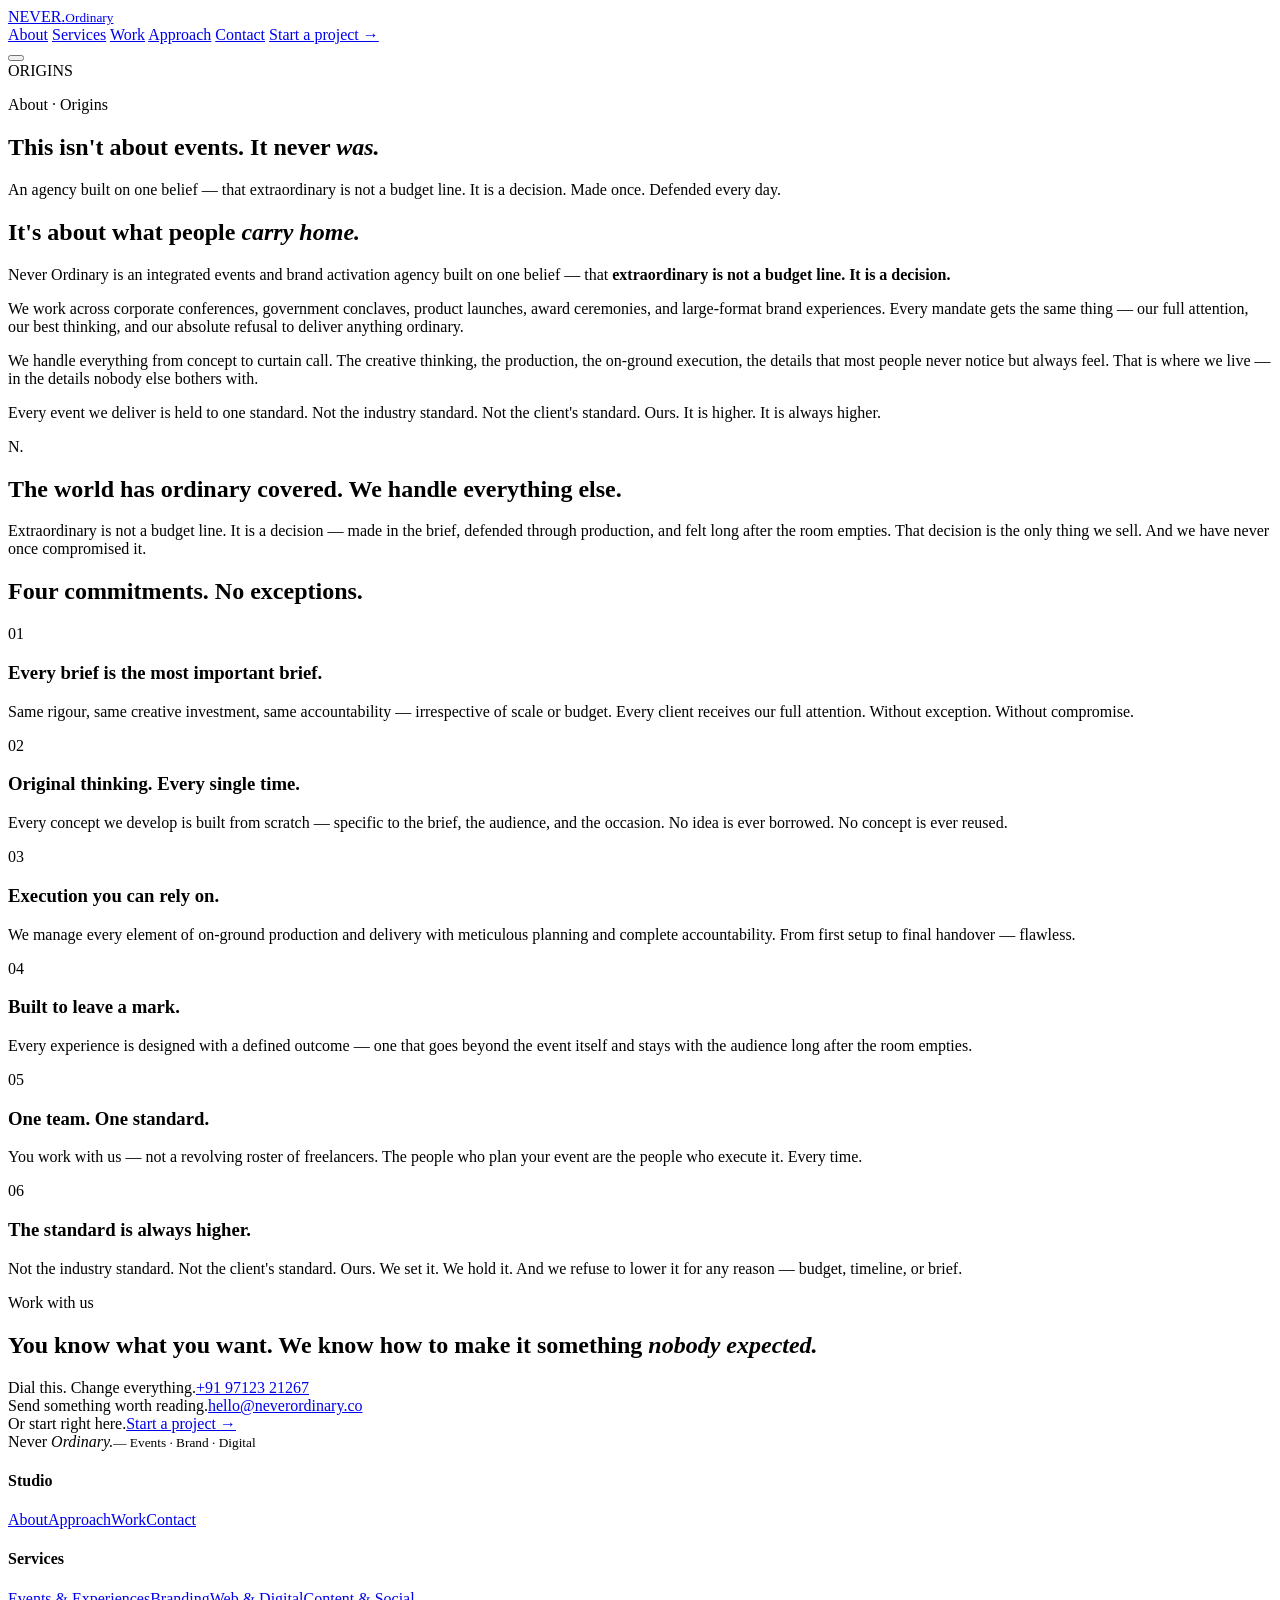
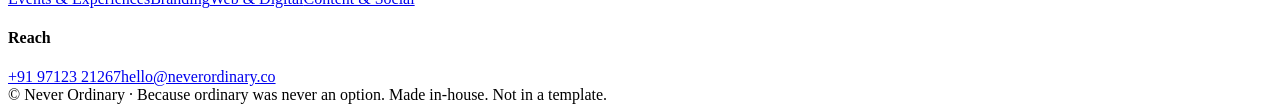
==== commit 208ef570: "Fix asset/nav paths for GitHub Pages subdirectory hosting Add <base href="/Never.ordinary/"> to all " ====
--- a/about/index.html
+++ b/about/index.html
@@ -1,7 +1,8 @@
-<!doctype html>
+﻿<!doctype html>
 <html lang="en">
 <head>
 <meta charset="utf-8">
+<base href="/Never.ordinary/">
 <meta name="viewport" content="width=device-width,initial-scale=1">
 <title>About — Never Ordinary | Events, Brand & Digital Agency</title>
 <meta name="description" content="Never Ordinary is an integrated events and brand activation agency built on one belief — that extraordinary is not a budget line. It is a decision.">
@@ -9,7 +10,7 @@
 <link rel="preconnect" href="https://fonts.googleapis.com">
 <link rel="preconnect" href="https://fonts.gstatic.com" crossorigin>
 <link href="https://fonts.googleapis.com/css2?family=Archivo+Black&family=Mulish:wght@400;500;600;700;800;900&display=swap" rel="stylesheet">
-<link rel="stylesheet" href="/assets/css/main.css">
+<link rel="stylesheet" href="assets/css/main.css">
 <link rel="icon" href="data:image/svg+xml,%3Csvg xmlns='http://www.w3.org/2000/svg' viewBox='0 0 100 100'%3E%3Crect width='100' height='100' fill='%230B0B0B'/%3E%3Ctext x='50' y='68' font-family='Arial Black' font-size='60' fill='%23FF5A3C' text-anchor='middle'%3EN%3C/text%3E%3C/svg%3E">
 </head>
 <body>
@@ -18,14 +19,14 @@
 <div class="cursor-dot" aria-hidden="true"></div>
 
 <header class="nav" role="banner">
-  <a href="/" class="nav__logo"><span>NEVER<span class="o">.</span></span><small>Ordinary</small></a>
+  <a href="./" class="nav__logo"><span>NEVER<span class="o">.</span></span><small>Ordinary</small></a>
   <nav class="nav__links" aria-label="Primary">
-    <a href="/about/">About</a>
-    <a href="/services/">Services</a>
-    <a href="/work/">Work</a>
-    <a href="/approach/">Approach</a>
-    <a href="/contact/">Contact</a>
-    <a href="/contact/" class="nav__cta">Start a project →</a>
+    <a href="about/">About</a>
+    <a href="services/">Services</a>
+    <a href="work/">Work</a>
+    <a href="approach/">Approach</a>
+    <a href="contact/">Contact</a>
+    <a href="contact/" class="nav__cta">Start a project →</a>
   </nav>
   <button class="nav__burger" aria-label="Menu"><span></span><span></span><span></span></button>
 </header>
@@ -113,7 +114,7 @@
     <div class="closer__row">
       <div><span class="lbl">Dial this. Change everything.</span><a href="tel:+919712321267">+91 97123 21267</a></div>
       <div><span class="lbl">Send something worth reading.</span><a href="mailto:hello@neverordinary.co">hello@neverordinary.co</a></div>
-      <div><span class="lbl">Or start right here.</span><a href="/contact/">Start a project →</a></div>
+      <div><span class="lbl">Or start right here.</span><a href="contact/">Start a project →</a></div>
     </div>
   </div>
 </section>
@@ -122,8 +123,8 @@
   <div class="wrap">
     <div class="foot__top">
       <div class="foot__brand">Never <em>Ordinary.</em><small>— Events · Brand · Digital</small></div>
-      <div class="foot__col"><h4>Studio</h4><a href="/about/">About</a><a href="/approach/">Approach</a><a href="/work/">Work</a><a href="/contact/">Contact</a></div>
-      <div class="foot__col"><h4>Services</h4><a href="/services/events/">Events &amp; Experiences</a><a href="/services/branding/">Branding</a><a href="/services/digital/">Web &amp; Digital</a><a href="/services/content/">Content &amp; Social</a></div>
+      <div class="foot__col"><h4>Studio</h4><a href="about/">About</a><a href="approach/">Approach</a><a href="work/">Work</a><a href="contact/">Contact</a></div>
+      <div class="foot__col"><h4>Services</h4><a href="services/events/">Events &amp; Experiences</a><a href="services/branding/">Branding</a><a href="services/digital/">Web &amp; Digital</a><a href="services/content/">Content &amp; Social</a></div>
       <div class="foot__col"><h4>Reach</h4><a href="tel:+919712321267">+91 97123 21267</a><a href="mailto:hello@neverordinary.co">hello@neverordinary.co</a></div>
     </div>
     <div class="foot__bot">
@@ -133,6 +134,6 @@
   </div>
 </footer>
 
-<script src="/assets/js/main.js" defer></script>
+<script src="assets/js/main.js" defer></script>
 </body>
 </html>
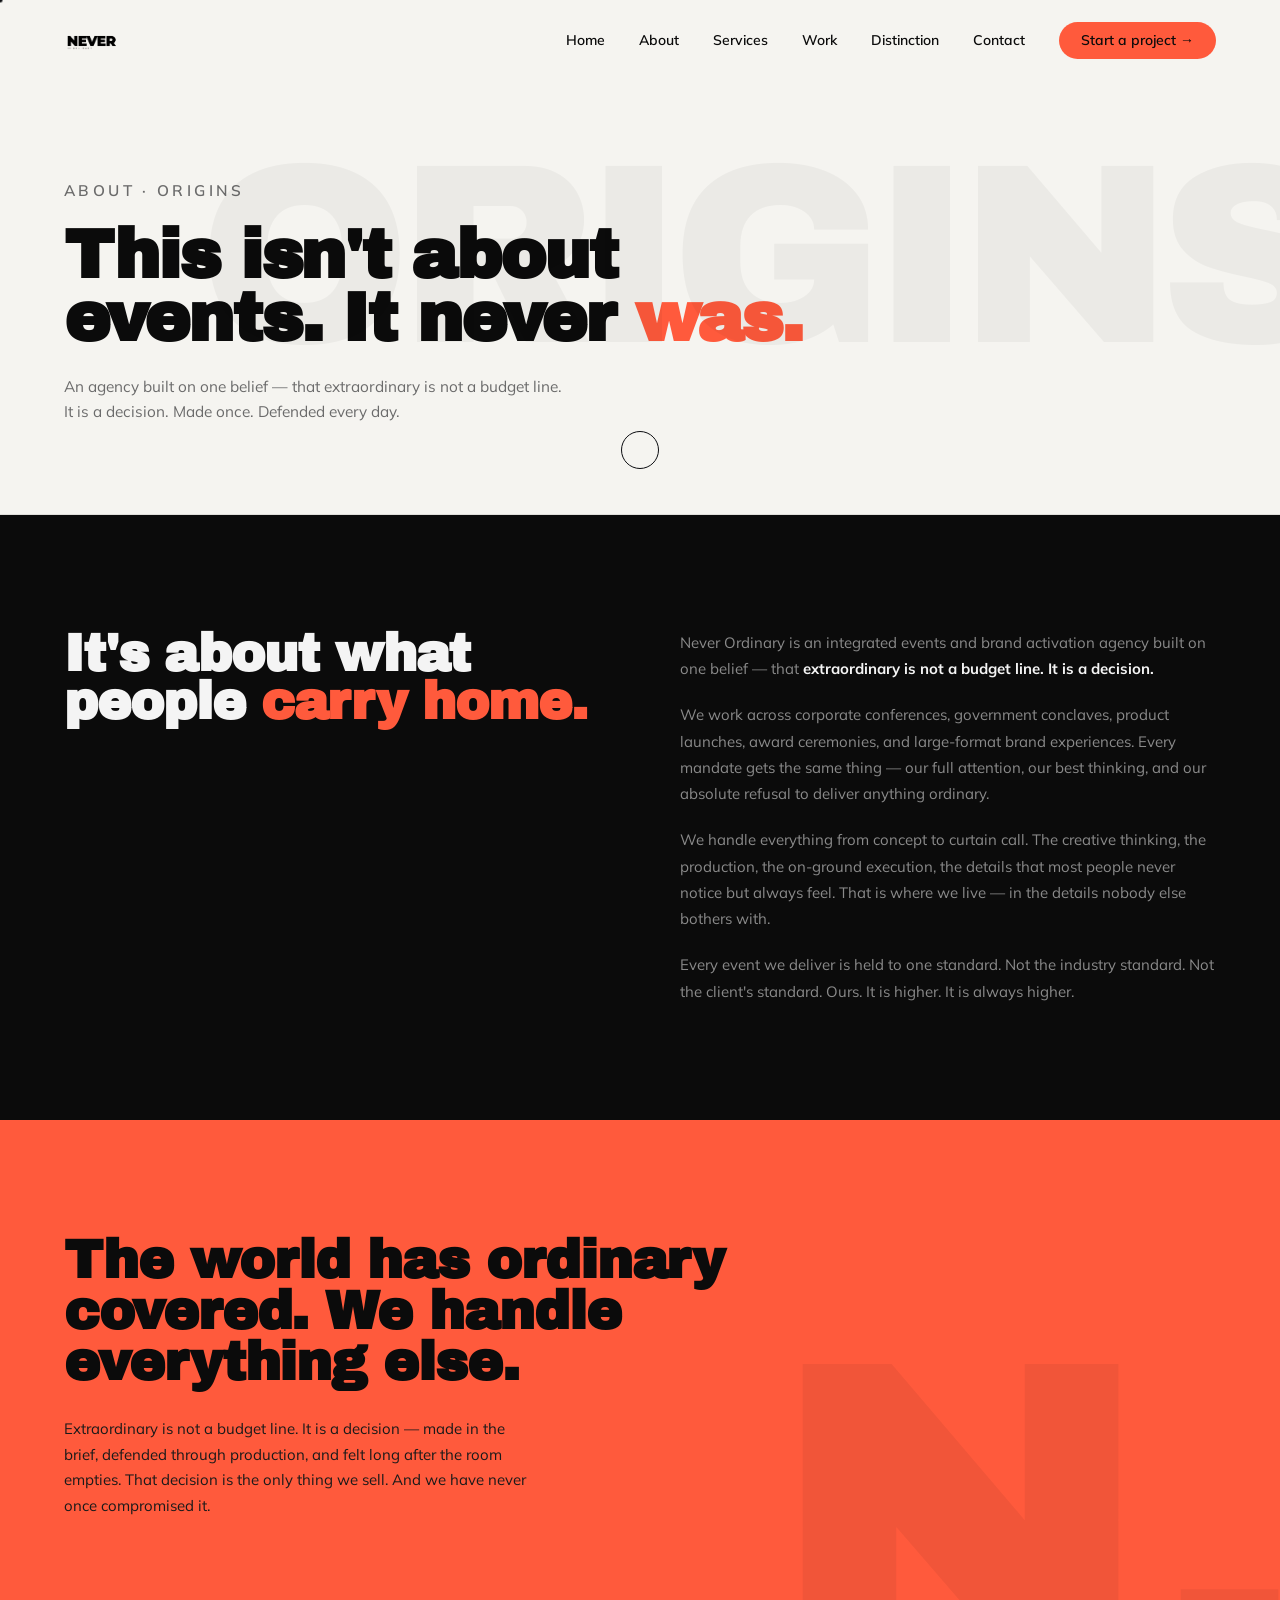
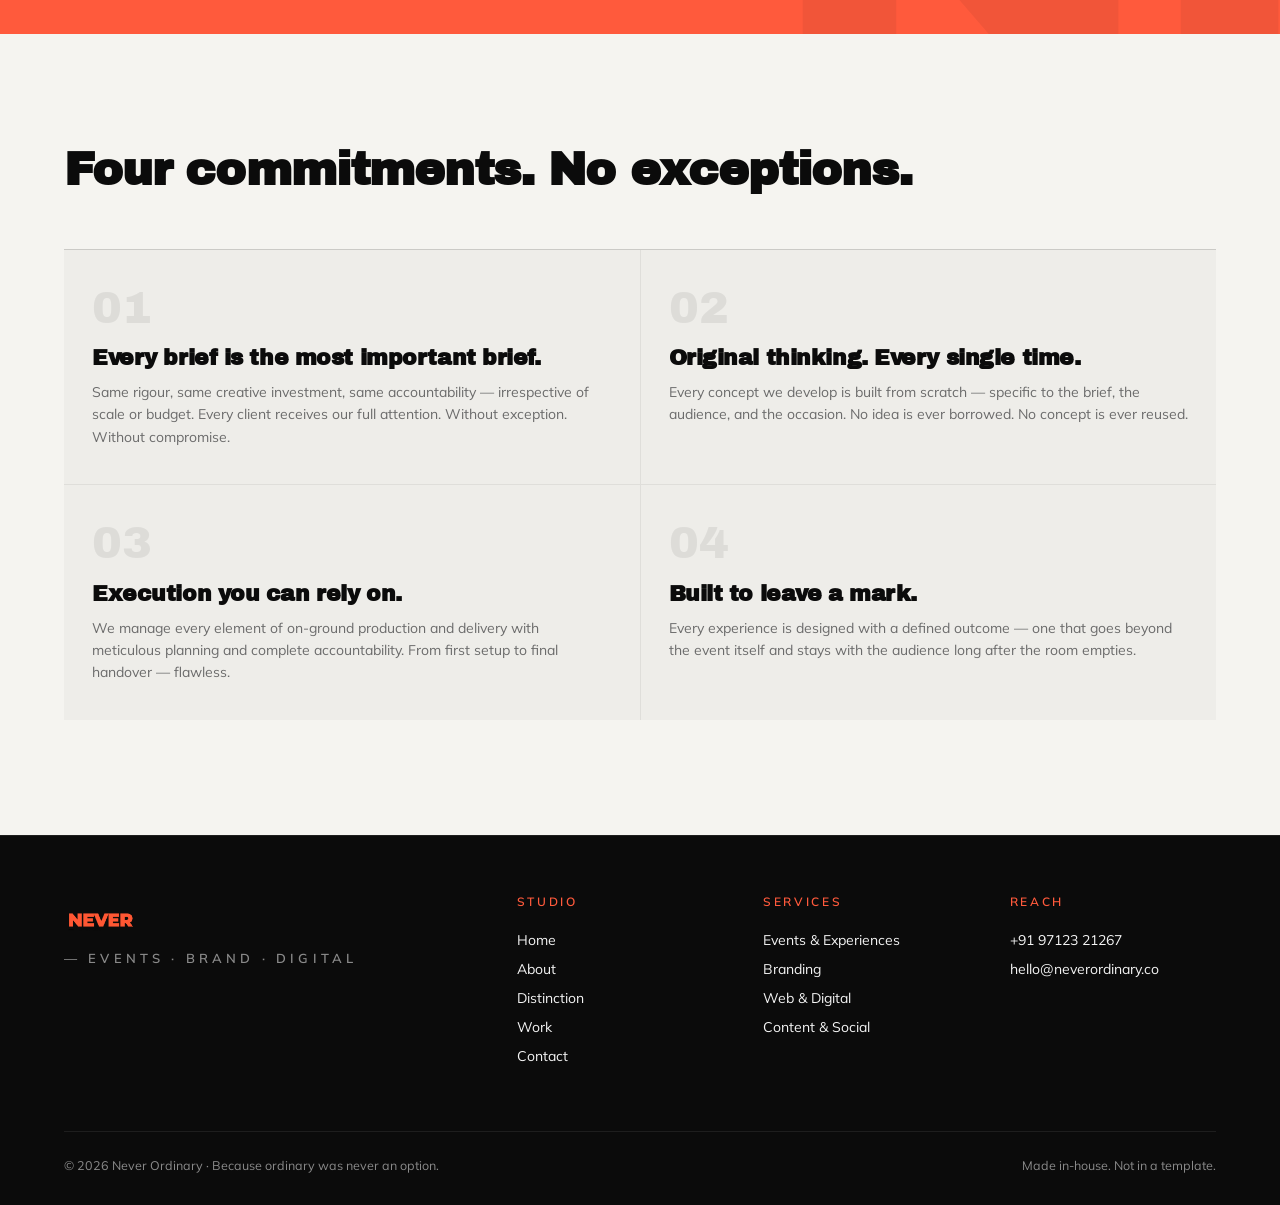
==== commit f4cb7d88: "Made recommended changes Light theme, Sections rearrangement, Distinction page add..." ====
--- a/about/index.html
+++ b/about/index.html
@@ -2,7 +2,6 @@
 <html lang="en">
 <head>
 <meta charset="utf-8">
-<base href="/Never.ordinary/">
 <meta name="viewport" content="width=device-width,initial-scale=1">
 <title>About — Never Ordinary | Events, Brand & Digital Agency</title>
 <meta name="description" content="Never Ordinary is an integrated events and brand activation agency built on one belief — that extraordinary is not a budget line. It is a decision.">
@@ -10,7 +9,7 @@
 <link rel="preconnect" href="https://fonts.googleapis.com">
 <link rel="preconnect" href="https://fonts.gstatic.com" crossorigin>
 <link href="https://fonts.googleapis.com/css2?family=Archivo+Black&family=Mulish:wght@400;500;600;700;800;900&display=swap" rel="stylesheet">
-<link rel="stylesheet" href="assets/css/main.css">
+<link rel="stylesheet" href="../assets/css/main.css">
 <link rel="icon" href="data:image/svg+xml,%3Csvg xmlns='http://www.w3.org/2000/svg' viewBox='0 0 100 100'%3E%3Crect width='100' height='100' fill='%230B0B0B'/%3E%3Ctext x='50' y='68' font-family='Arial Black' font-size='60' fill='%23FF5A3C' text-anchor='middle'%3EN%3C/text%3E%3C/svg%3E">
 </head>
 <body>
@@ -19,14 +18,15 @@
 <div class="cursor-dot" aria-hidden="true"></div>
 
 <header class="nav" role="banner">
-  <a href="./" class="nav__logo"><span>NEVER<span class="o">.</span></span><small>Ordinary</small></a>
+  <a href="../" class="nav__logo"><img src="../assets/images/Master%20Version%20Transparent.png" alt="Never Ordinary" class="nav__logo-img"></a>
   <nav class="nav__links" aria-label="Primary">
-    <a href="about/">About</a>
-    <a href="services/">Services</a>
-    <a href="work/">Work</a>
-    <a href="approach/">Approach</a>
-    <a href="contact/">Contact</a>
-    <a href="contact/" class="nav__cta">Start a project →</a>
+    <a href="../">Home</a>
+    <a href="../about/">About</a>
+    <a href="../services/">Services</a>
+    <a href="../work/">Work</a>
+    <a href="../distinction/">Distinction</a>
+    <a href="../contact/">Contact</a>
+    <a href="../contact/" style="padding: 8px 22px;" class="nav__cta">Start a project →</a>
   </nav>
   <button class="nav__burger" aria-label="Menu"><span></span><span></span><span></span></button>
 </header>
@@ -42,7 +42,7 @@
 </section>
 
 <!-- ORIGINS STORY -->
-<section class="origins">
+<section class="origins origins--dark">
   <div class="wrap">
     <div class="origins__grid reveal">
       <div class="origins__left">
@@ -92,39 +92,19 @@
         <h3>Built to leave a mark.</h3>
         <p>Every experience is designed with a defined outcome — one that goes beyond the event itself and stays with the audience long after the room empties.</p>
       </div>
-      <div class="value">
-        <div class="value__num">05</div>
-        <h3>One team. One standard.</h3>
-        <p>You work with us — not a revolving roster of freelancers. The people who plan your event are the people who execute it. Every time.</p>
-      </div>
-      <div class="value">
-        <div class="value__num">06</div>
-        <h3>The standard is always higher.</h3>
-        <p>Not the industry standard. Not the client's standard. Ours. We set it. We hold it. And we refuse to lower it for any reason — budget, timeline, or brief.</p>
-      </div>
     </div>
   </div>
 </section>
 
 <!-- CLOSER CTA -->
-<section class="closer">
-  <div class="wrap reveal">
-    <p class="eyebrow closer__eyebrow">Work with us</p>
-    <h2>You know what you want. We know how to make it something <em>nobody expected.</em></h2>
-    <div class="closer__row">
-      <div><span class="lbl">Dial this. Change everything.</span><a href="tel:+919712321267">+91 97123 21267</a></div>
-      <div><span class="lbl">Send something worth reading.</span><a href="mailto:hello@neverordinary.co">hello@neverordinary.co</a></div>
-      <div><span class="lbl">Or start right here.</span><a href="contact/">Start a project →</a></div>
-    </div>
-  </div>
-</section>
 
 <footer>
   <div class="wrap">
     <div class="foot__top">
-      <div class="foot__brand">Never <em>Ordinary.</em><small>— Events · Brand · Digital</small></div>
-      <div class="foot__col"><h4>Studio</h4><a href="about/">About</a><a href="approach/">Approach</a><a href="work/">Work</a><a href="contact/">Contact</a></div>
-      <div class="foot__col"><h4>Services</h4><a href="services/events/">Events &amp; Experiences</a><a href="services/branding/">Branding</a><a href="services/digital/">Web &amp; Digital</a><a href="services/content/">Content &amp; Social</a></div>
+      <div class="foot__brand"><img src="../assets/images/Master%20Version%20Transparent.png" alt="Never Ordinary" class="foot__logo-img"><small>— Events · Brand · Digital</small></div>
+      <div class="foot__col"><h4>Studio</h4><a href="../">Home</a>
+    <a href="../about/">About</a><a href="../distinction/">Distinction</a><a href="../work/">Work</a><a href="../contact/">Contact</a></div>
+      <div class="foot__col"><h4>Services</h4><a href="../services/#events">Events &amp; Experiences</a><a href="../services/#branding">Branding</a><a href="../services/#digital">Web &amp; Digital</a><a href="../services/#content">Content &amp; Social</a></div>
       <div class="foot__col"><h4>Reach</h4><a href="tel:+919712321267">+91 97123 21267</a><a href="mailto:hello@neverordinary.co">hello@neverordinary.co</a></div>
     </div>
     <div class="foot__bot">
@@ -134,6 +114,6 @@
   </div>
 </footer>
 
-<script src="assets/js/main.js" defer></script>
+<script src="../assets/js/main.js" defer></script>
 </body>
 </html>
--- a/assets/css/main.css
+++ b/assets/css/main.css
@@ -0,0 +1,725 @@
+/* ==========================================================
+   NEVER ORDINARY — main stylesheet
+   ========================================================== */
+
+/* ---------- Reset ---------- */
+*,*::before,*::after{box-sizing:border-box;margin:0;padding:0}
+html{scroll-behavior:smooth;-webkit-text-size-adjust:100%}
+body{font-family:var(--f-body);background:var(--c-bg);color:var(--c-fg);
+  font-weight:400;line-height:1.5;overflow-x:hidden;
+  -webkit-font-smoothing:antialiased;-moz-osx-font-smoothing:grayscale}
+img,svg{display:block;max-width:100%}
+a{color:inherit;text-decoration:none}
+button{font:inherit;background:none;border:0;color:inherit;cursor:pointer}
+ul{list-style:none}
+::selection{background:var(--c-orange);color:#000}
+
+/* ---------- Tokens ---------- */
+:root{
+  --c-orange:#FF5A3C;
+  --c-orange-soft:#FF7A5C;
+  --c-bg:#F5F4F0;
+  --c-bg-2:#EEEDE9;
+  --c-bg-3:#E5E4E0;
+  --c-fg:#0B0B0B;
+  --c-muted:#6B6B6B;
+  --c-line:rgba(0,0,0,.09);
+  --c-line-strong:rgba(0,0,0,.2);
+
+  /* dark palette — used inside dark-scoped sections */
+  --c-dark:#0B0B0B;
+  --c-dark-2:#141414;
+  --c-dark-3:#1C1C1C;
+
+  --f-display:"Archivo Black", "Arial Black", system-ui, sans-serif;
+  --f-body:"Mulish", -apple-system, BlinkMacSystemFont, "Segoe UI", Roboto, sans-serif;
+
+  --r-sm:6px; --r-md:12px; --r-lg:22px;
+
+  --pad-x:clamp(20px,5vw,80px);
+  --max-w:1440px;
+
+  --t-fast:.25s cubic-bezier(.2,.7,.2,1);
+  --t-med:.5s cubic-bezier(.2,.7,.2,1);
+  --t-slow:.9s cubic-bezier(.2,.7,.2,1);
+}
+
+/* ---------- Type scale ---------- */
+.eyebrow{font:600 12px/1 var(--f-body);letter-spacing:.22em;
+  text-transform:uppercase;color:var(--c-orange)}
+.eyebrow--mute{color:var(--c-muted)}
+
+h1,h2,h3,h4{font-family:var(--f-display);font-weight:900;
+  line-height:.95;letter-spacing:-.02em;text-wrap:balance}
+
+.h-display{font-size:clamp(44px,7.5vw,128px);line-height:.88;letter-spacing:-.035em}
+.h-1{font-size:clamp(32px,4.6vw,72px)}
+.h-2{font-size:clamp(26px,3.2vw,52px)}
+.h-3{font-size:clamp(20px,2vw,30px)}
+.lead{font-size:clamp(16px,1.25vw,20px);color:var(--c-muted);max-width:58ch}
+.kicker{color:var(--c-orange)}
+
+/* ---------- Layout helpers ---------- */
+.wrap{width:100%;max-width:var(--max-w);margin:0 auto;padding:0 var(--pad-x)}
+section{position:relative}
+.section-pad{padding:clamp(80px,11vw,160px) 0}
+
+/* ---------- Buttons / CTAs ---------- */
+.btn{position:relative;display:inline-flex;align-items:center;gap:14px;
+  padding:18px 28px;border-radius:999px;font-weight:700;font-size:15px;
+  letter-spacing:.02em;background:var(--c-orange);color:#0B0B0B;
+  overflow:hidden;isolation:isolate;transition:transform var(--t-fast)}
+.btn:hover{transform:translateY(-2px)}
+.btn::before{content:"";position:absolute;inset:0;background:#fff;
+  transform:translateY(102%);transition:transform var(--t-med);z-index:-1}
+.btn:hover::before{transform:translateY(0)}
+.btn .arr{transition:transform var(--t-fast)}
+.btn:hover .arr{transform:translateX(6px)}
+
+.btn--ghost{background:transparent;color:var(--c-fg);
+  border:1px solid var(--c-line-strong)}
+.btn--ghost::before{background:var(--c-orange)}
+.btn--ghost:hover{color:#0B0B0B}
+
+/* ---------- Custom cursor ---------- */
+.cursor,.cursor-dot{position:fixed;top:0;left:0;pointer-events:none;
+  z-index:9999;transform:translate(-50%,-50%);
+  will-change:transform;mix-blend-mode:difference}
+.cursor{width:38px;height:38px;border:1px solid #fff;border-radius:50%;
+  transition:width var(--t-fast),height var(--t-fast),background var(--t-fast)}
+.cursor-dot{width:5px;height:5px;background:#fff;border-radius:50%}
+.cursor.is-hover{width:72px;height:72px;background:var(--c-orange);border-color:transparent}
+@media (hover:none){.cursor,.cursor-dot{display:none}}
+
+/* ---------- Nav ---------- */
+.nav{position:fixed;top:0;left:0;right:0;z-index:80;
+  padding:22px var(--pad-x);display:flex;align-items:center;justify-content:space-between;
+  transition:background var(--t-med),padding var(--t-med),border-color var(--t-med);
+  border-bottom:1px solid transparent}
+.nav.is-scrolled{background:rgba(245,244,240,.95);backdrop-filter:blur(14px);
+  border-bottom-color:rgba(0,0,0,.1);padding-top:14px;padding-bottom:14px}
+.nav.is-scrolled .nav__links a{color:#0B0B0B}
+.nav.is-scrolled .nav__burger span{background:#0B0B0B}
+.nav__logo{display:flex;align-items:center;gap:10px;font-family:var(--f-display);
+  font-size:22px;letter-spacing:-.02em;color:#fff}
+.nav__logo .o{color:var(--c-orange)}
+.nav__logo small{font:600 9px/1 var(--f-body);letter-spacing:.32em;
+  text-transform:uppercase;color:rgba(255,255,255,.5)}
+.nav__logo-img{height:36px;width:auto;display:block;transition:filter var(--t-fast);filter:brightness(0)}
+.nav__links{display:flex;align-items:center;gap:34px}
+.nav__links a{font-size:14px;font-weight:600;color:#0B0B0B;position:relative;padding:6px 0}
+.nav__links a::after{content:"";position:absolute;left:0;right:0;bottom:0;height:1px;
+  background:var(--c-orange);transform:scaleX(0);transform-origin:left;
+  transition:transform var(--t-med)}
+.nav__links a:hover::after{transform:scaleX(1)}
+.nav__cta{padding:8px 22px;background:var(--c-orange);color:#0B0B0B !important;border-radius:999px;
+  font-weight:700;font-size:13px;transition:transform var(--t-fast)}
+.nav__cta:hover{transform:translateY(-2px)}
+.nav__cta::after{display:none}
+
+.nav__burger{display:none;width:42px;height:42px;border:1px solid rgba(255,255,255,.25);
+  border-radius:50%;align-items:center;justify-content:center;flex-direction:column;gap:5px}
+.nav__burger span{display:block;width:16px;height:1.5px;background:#0B0B0B;transition:transform var(--t-fast),opacity var(--t-fast)}
+.nav__burger.is-open span:nth-child(1){transform:translateY(3.25px) rotate(45deg)}
+.nav__burger.is-open span:nth-child(2){opacity:0}
+.nav__burger.is-open span:nth-child(3){transform:translateY(-3.25px) rotate(-45deg)}
+
+@media (max-width:880px){
+  .nav__links{position:fixed;inset:0;background:#0B0B0B;flex-direction:column;
+    justify-content:center;gap:28px;transform:translateX(100%);transition:transform var(--t-med);z-index:70}
+  .nav__links.is-open{transform:translateX(0)}
+  .nav__links a{font-family:var(--f-display);font-size:36px;color:#fff !important}
+  .nav__burger{display:flex}
+  .nav__cta{display:none}
+}
+
+/* ==========================================================
+   HERO
+   ========================================================== */
+.hero{position:relative;min-height:100vh;min-height:100svh;
+  padding-top:140px;display:flex;flex-direction:column;justify-content:center;
+  overflow:hidden;isolation:isolate;
+  background:var(--c-bg);color:var(--c-fg)}
+
+.hero__glow{position:absolute;width:60vmax;height:60vmax;border-radius:50%;
+  background:radial-gradient(circle,rgba(255,90,60,.35) 0%,transparent 60%);
+  filter:blur(20px);pointer-events:none;z-index:-1;
+  transition:transform .9s cubic-bezier(.2,.7,.2,1);will-change:transform}
+
+.hero__bgword{position:absolute;top:50%;left:50%;
+  transform:translate(-50%,-50%);font-family:var(--f-display);
+  font-size:clamp(140px,28vw,540px);color:rgba(0,0,0,.04);
+  letter-spacing:-.04em;line-height:.85;white-space:nowrap;pointer-events:none;z-index:-1;
+  user-select:none}
+
+.hero__meta{position:absolute;top:120px;left:var(--pad-x);right:var(--pad-x);
+  display:flex;justify-content:space-between;align-items:center;font-size:12px;color:var(--c-muted);
+  letter-spacing:.18em;text-transform:uppercase;font-weight:600}
+.hero__meta .dot{display:inline-block;width:7px;height:7px;background:var(--c-orange);
+  border-radius:50%;margin-right:10px;animation:pulse 2s infinite}
+@keyframes pulse{0%,100%{opacity:1}50%{opacity:.35}}
+
+.hero__inner{padding:0 var(--pad-x);max-width:var(--max-w);margin:0 auto;width:100%;
+  padding-bottom:clamp(40px,5vh,80px)}
+
+.hero__head{font-family:var(--f-display);font-size:clamp(36px,5vw,82px);
+  line-height:.92;letter-spacing:-.03em;text-transform:none}
+.hero__head .line{display:block;overflow:hidden}
+.hero__head .line span{display:inline-block;transform:translateY(110%);
+  animation:rise 1.1s cubic-bezier(.2,.7,.2,1) forwards}
+.hero__head .line:nth-child(2) span{animation-delay:.12s}
+.hero__head .kicker{color:var(--c-orange)}
+@keyframes rise{to{transform:translateY(0)}}
+
+/* word crossfade rotor */
+.hero__word-row{display:block;overflow:visible;
+  opacity:0;transform:translateY(14px);
+  animation:fadeUp .8s .28s forwards cubic-bezier(.2,.7,.2,1)}
+.word-rotor{display:inline-grid;color:var(--c-orange)}
+.wr{grid-area:1/1;opacity:0;white-space:nowrap;
+  transition:opacity .55s ease,transform .55s ease;
+  transform:translateY(8px)}
+@media (max-width:480px){.wr{white-space:normal}}
+.wr.is-active{opacity:1;transform:none}
+
+.hero__sub{margin-top:28px;max-width:60ch;font-size:clamp(14px,1.1vw,17px);
+  color:var(--c-fg);opacity:0;transform:translateY(16px);
+  animation:fadeUp .8s .48s forwards cubic-bezier(.2,.7,.2,1)}
+.hero__sub b{color:var(--c-orange);font-weight:700}
+@keyframes fadeUp{to{opacity:1;transform:translateY(0)}}
+
+.hero__cta-row{margin-top:28px;display:flex;flex-wrap:wrap;gap:14px;
+  opacity:0;transform:translateY(16px);
+  animation:fadeUp .8s .62s forwards cubic-bezier(.2,.7,.2,1)}
+
+.hero__foot{margin-top:clamp(40px,5vh,60px);padding-top:20px;
+  border-top:1px solid var(--c-line);
+  display:grid;grid-template-columns:repeat(4,1fr);gap:20px;
+  font-size:11px;color:var(--c-muted);letter-spacing:.12em;text-transform:uppercase;font-weight:600}
+.hero__foot strong{display:block;font-family:var(--f-display);color:var(--c-fg);
+  font-size:clamp(18px,1.8vw,26px);letter-spacing:-.02em;text-transform:none;margin-bottom:4px}
+.hero__scroll{position:absolute;right:var(--pad-x);bottom:30px;
+  writing-mode:vertical-rl;font-size:11px;letter-spacing:.3em;color:var(--c-muted);
+  text-transform:uppercase;font-weight:600;display:flex;align-items:center;gap:12px}
+.hero__scroll::after{content:"";display:block;width:1px;height:48px;background:var(--c-orange);
+  animation:scrollLine 1.8s ease-in-out infinite}
+@keyframes scrollLine{
+  0%{transform:scaleY(0);transform-origin:top}
+  50%{transform:scaleY(1);transform-origin:top}
+  51%{transform:scaleY(1);transform-origin:bottom}
+  100%{transform:scaleY(0);transform-origin:bottom}
+}
+
+@media (max-width:880px){
+  .hero__meta{display:none}
+  .hero__foot{grid-template-columns:1fr 1fr;gap:20px}
+  .hero__scroll{display:none}
+}
+
+/* ==========================================================
+   MARQUEE STRIP
+   ========================================================== */
+.marquee{padding:28px 0;border-top:1px solid var(--c-line);
+  border-bottom:1px solid var(--c-line);overflow:hidden;
+  background:var(--c-bg);position:relative}
+.marquee:hover .marquee__track{animation-play-state:paused}
+.marquee__track{display:flex;align-items:center;gap:16px;width:max-content;
+  animation:marq 52s linear infinite;padding:0 8px}
+.marquee__item{display:inline-flex;align-items:center;justify-content:center;
+  width:160px;height:76px;flex-shrink:0;
+  background:rgba(255,255,255,.13);
+  border:1px solid rgba(255,255,255,.1);
+  border-radius:10px;
+  transition:background var(--t-fast),border-color var(--t-fast),transform var(--t-fast)}
+.marquee__item:hover{background:rgba(255,255,255,.22);
+  border-color:rgba(255,255,255,.18);transform:translateY(-2px)}
+.marquee__item img{height:38px;width:auto;max-width:120px;object-fit:contain;
+  opacity:.62;
+  transition:opacity .4s cubic-bezier(.2,.7,.2,1),transform .4s cubic-bezier(.2,.7,.2,1)}
+.marquee__item:hover img{opacity:1;transform:scale(1.06)}
+@keyframes marq{to{transform:translateX(-50%)}}
+
+/* ==========================================================
+   PARTNERSHIPS
+   ========================================================== */
+.partners{padding:clamp(64px,9vw,120px) 0;background:#fff;color:#0B0B0B;
+  border-top:1px solid rgba(0,0,0,.08)}
+.partners__head{display:flex;justify-content:space-between;align-items:end;
+  gap:40px;margin-bottom:50px;flex-wrap:wrap}
+.partners__head h2{font-size:clamp(26px,3.4vw,54px);color:#0B0B0B}
+.partners__head p{max-width:38ch;font-size:clamp(14px,1.1vw,16px);color:#555}
+.partners__grid{display:grid;grid-template-columns:repeat(4,1fr);
+  border-top:1px solid rgba(0,0,0,.08);border-left:1px solid rgba(0,0,0,.08)}
+.partner{height:150px;border-right:1px solid rgba(0,0,0,.08);
+  border-bottom:1px solid rgba(0,0,0,.08);
+  display:flex;align-items:center;justify-content:center;
+  padding:28px 32px;
+  transition:background var(--t-med);position:relative;overflow:hidden}
+.partner::after{content:"";position:absolute;inset:0;
+  background:var(--c-orange);opacity:0;transition:opacity var(--t-med)}
+.partner:hover{background:#f9f9f9}
+.partner:hover::after{opacity:.04}
+.partner img{height:48px;width:auto;max-width:150px;object-fit:contain;
+  opacity:.5;
+  transition:opacity .45s cubic-bezier(.2,.7,.2,1),transform .45s cubic-bezier(.2,.7,.2,1)}
+.partner:hover img{opacity:1;transform:scale(1.05)}
+@media (max-width:880px){
+  .partners__head{flex-direction:column;align-items:start;gap:16px}
+  .partners__grid{grid-template-columns:repeat(3,1fr)}
+}
+@media (max-width:540px){.partners__grid{grid-template-columns:repeat(2,1fr)}}
+
+/* ==========================================================
+   MANIFESTO
+   ========================================================== */
+.manifesto{background:var(--c-orange);color:#0B0B0B;
+  padding:clamp(64px,9vw,130px) 0;position:relative;overflow:hidden}
+.manifesto__wrap{display:grid;grid-template-columns:1fr 1fr;gap:60px;align-items:end}
+.manifesto h2{font-size:clamp(30px,4vw,64px);color:#0B0B0B}
+.manifesto p{font-size:clamp(15px,1.1vw,17px);color:#0B0B0B;max-width:48ch;font-weight:500}
+.manifesto__big{position:absolute;right:-2vw;bottom:-10vh;font-family:var(--f-display);
+  font-size:38vw;line-height:.85;color:rgba(0,0,0,.055);letter-spacing:-.05em;pointer-events:none}
+@media (max-width:880px){
+  .manifesto__wrap{grid-template-columns:1fr;gap:30px}
+}
+
+/* ==========================================================
+   STATS
+   ========================================================== */
+.stats{padding:clamp(64px,9vw,120px) 0;
+  background:var(--c-orange);color:#fff;
+  --c-fg:#fff;--c-muted:rgba(255,255,255,.75);--c-line:rgba(255,255,255,.2);--c-line-strong:rgba(255,255,255,.35)}
+.stats__head{display:flex;justify-content:space-between;align-items:end;
+  gap:40px;margin-bottom:50px;flex-wrap:wrap}
+.stats__head h2{max-width:14ch;font-size:clamp(24px,3vw,48px);color:#fff}
+.stats__grid{display:grid;grid-template-columns:repeat(4,1fr);gap:1px;
+  background:rgba(255,255,255,.15);border-top:1px solid rgba(255,255,255,.2);border-bottom:1px solid rgba(255,255,255,.2)}
+.stat{background:transparent;padding:36px 24px;display:flex;flex-direction:column;gap:10px;
+  transition:background var(--t-med);position:relative;overflow:hidden}
+.stat:hover{background:rgba(0,0,0,.08)}
+.stat__num{font-family:var(--f-display);font-size:clamp(42px,4.8vw,76px);
+  color:#fff;letter-spacing:-.04em;line-height:.9}
+.stat__num sup{font-size:.45em;vertical-align:top;margin-left:4px}
+.stat__label{font-size:13px;color:rgba(255,255,255,.75);max-width:22ch;line-height:1.4}
+@media (max-width:880px){
+  .stats__head{flex-direction:column;align-items:flex-start;gap:16px}
+  .stats__grid{grid-template-columns:1fr 1fr}
+}
+
+/* ==========================================================
+   DISTINCTION (Pillars)
+   ========================================================== */
+.pillars{padding:clamp(64px,9vw,120px) 0;
+  background:#0B0B0B;color:#F4F4F4;
+  --c-fg:#F4F4F4;--c-muted:#8A8A8A;--c-line:rgba(255,255,255,.08);--c-line-strong:rgba(255,255,255,.18);
+  --c-bg:#0B0B0B;--c-bg-2:#141414;--c-bg-3:#1C1C1C}
+.pillars .pillar__num{color:rgba(255,255,255,.15)}
+.pillars__head{display:grid;grid-template-columns:1fr 1fr;gap:60px;align-items:end;margin-bottom:60px}
+.pillars__head h2{font-size:clamp(28px,3.8vw,60px)}
+.pillars__list{display:grid;grid-template-columns:1fr;gap:0}
+.pillar{display:grid;grid-template-columns:80px 1fr 2fr;gap:40px;
+  padding:36px 0;border-top:1px solid var(--c-line);align-items:start;
+  transition:padding var(--t-med);position:relative}
+.pillar:last-child{border-bottom:1px solid var(--c-line)}
+.pillar:hover{padding-left:24px}
+.pillar:hover .pillar__num{color:var(--c-orange)}
+.pillar__num{font-family:var(--f-display);font-size:28px;color:rgba(0,0,0,.2);
+  letter-spacing:-.02em;transition:color var(--t-med)}
+.pillar__title{font-family:var(--f-display);font-size:clamp(22px,2.2vw,30px);
+  line-height:1.05;letter-spacing:-.02em}
+.pillar__body{color:var(--c-muted);font-size:16px;max-width:52ch}
+@media (max-width:880px){
+  .pillars__head{grid-template-columns:1fr;gap:24px}
+  .pillar{grid-template-columns:50px 1fr;gap:18px}
+  .pillar__body{grid-column:1/-1}
+}
+
+/* ==========================================================
+   CAPABILITIES
+   ========================================================== */
+.caps{padding:clamp(64px,9vw,120px) 0;background:#fff;color:#0B0B0B;position:relative;overflow:hidden}
+.caps__head{display:flex;justify-content:space-between;align-items:end;gap:40px;margin-bottom:50px;flex-wrap:wrap}
+.caps__head h2{font-size:clamp(28px,3.8vw,60px);color:#0B0B0B;max-width:24ch}
+.caps__head h2 em{font-style:normal;color:var(--c-orange)}
+.caps__intro{max-width:44ch;color:#444;font-size:clamp(15px,1.1vw,17px)}
+.caps__intro b{color:var(--c-orange)}
+.caps__grid{display:grid;grid-template-columns:repeat(4,1fr);gap:0;
+  border-top:1px solid rgba(0,0,0,.1)}
+.cap{padding:32px 26px 30px;border-right:1px solid rgba(0,0,0,.1);
+  position:relative;transition:background var(--t-med);overflow:hidden}
+.cap:last-child{border-right:0}
+.cap:hover{background:#0B0B0B;color:#fff}
+.cap:hover .cap__num{color:var(--c-orange)}
+.cap:hover .cap__tags{color:rgba(255,255,255,.7)}
+.cap__num{font-family:var(--f-display);font-size:14px;letter-spacing:.2em;
+  color:rgba(0,0,0,.35);margin-bottom:60px;transition:color var(--t-med)}
+.cap__title{font-family:var(--f-display);font-size:clamp(22px,2vw,28px);
+  letter-spacing:-.02em;margin-bottom:14px}
+.cap__tags{font-size:13.5px;line-height:1.7;color:#444;transition:color var(--t-med)}
+@media (max-width:1100px){.caps__grid{grid-template-columns:1fr 1fr}.cap:nth-child(2){border-right:0}.cap{border-bottom:1px solid rgba(0,0,0,.1)}}
+@media (max-width:880px){.caps__head{flex-direction:column;align-items:flex-start;gap:20px}}
+@media (max-width:600px){.caps__grid{grid-template-columns:1fr}.cap{border-right:0}}
+
+/* ==========================================================
+   FEATURED WORK
+   ========================================================== */
+.work{padding:clamp(64px,9vw,120px) 0}
+.work__head{display:flex;justify-content:space-between;align-items:end;
+  gap:40px;margin-bottom:50px;flex-wrap:wrap}
+.work__head h2{font-size:clamp(26px,3.4vw,54px);max-width:16ch}
+.work__grid{display:grid;grid-template-columns:repeat(6,1fr);gap:20px}
+.proj{position:relative;border-radius:var(--r-md);overflow:hidden;
+  background:var(--c-bg-2);min-height:340px;
+  display:flex;flex-direction:column;justify-content:flex-end;
+  padding:28px;cursor:pointer;transition:transform var(--t-med)}
+.proj::before{content:"";position:absolute;inset:0;
+  background:linear-gradient(180deg,transparent 30%,rgba(0,0,0,.85) 100%),
+              var(--bg, linear-gradient(135deg,#1c1c1c,#0b0b0b));
+  background-size:cover;background-position:center;transition:transform var(--t-slow);z-index:0}
+.proj:hover::before{transform:scale(1.05)}
+.proj > *{position:relative;z-index:1}
+.proj__tag{font-size:11px;letter-spacing:.22em;color:var(--c-orange);
+  text-transform:uppercase;font-weight:700;margin-bottom:10px}
+.proj__title{font-family:var(--f-display);font-size:clamp(22px,2vw,28px);
+  letter-spacing:-.02em;line-height:1.05}
+.proj__meta{margin-top:14px;font-size:12.5px;color:var(--c-muted);
+  display:flex;gap:18px;letter-spacing:.04em;text-transform:uppercase;font-weight:600}
+.proj--wide{grid-column:span 4}
+.proj--tall{grid-column:span 2;min-height:520px}
+.proj--half{grid-column:span 3}
+.proj--p1{--bg:linear-gradient(135deg,#3a1408 0%,#FF5A3C 100%)}
+.proj--p2{--bg:linear-gradient(135deg,#0b0b0b 0%,#2a2a2a 100%)}
+.proj--p3{--bg:linear-gradient(135deg,#FF5A3C 0%,#a8320e 100%)}
+.proj--p4{--bg:linear-gradient(135deg,#1a1a1a 0%,#3a1408 100%)}
+@media (max-width:880px){
+  .work__grid{grid-template-columns:1fr}
+  .proj--wide,.proj--tall,.proj--half{grid-column:span 1;min-height:340px}
+}
+
+/* ==========================================================
+   APPROACH TEASER
+   ========================================================== */
+.approach{padding:clamp(64px,9vw,120px) 0;
+  background:#0B0B0B;color:#F4F4F4;
+  --c-fg:#F4F4F4;--c-muted:#8A8A8A;--c-line:rgba(255,255,255,.08);--c-line-strong:rgba(255,255,255,.18);
+  --c-bg:#0B0B0B;--c-bg-2:#141414;--c-bg-3:#1C1C1C}
+.approach__head{display:grid;grid-template-columns:1.1fr 1fr;gap:60px;
+  align-items:end;margin-bottom:60px}
+.approach__head h2{font-size:clamp(28px,3.8vw,60px)}
+.approach__head h2 em{font-style:normal;color:var(--c-orange)}
+.approach__steps{display:grid;grid-template-columns:repeat(4,1fr);gap:1px;
+  background:rgba(255,255,255,.08);border-top:1px solid rgba(255,255,255,.08);border-bottom:1px solid rgba(255,255,255,.08)}
+.step{background:#141414;padding:36px 28px;min-height:260px;
+  display:flex;flex-direction:column;gap:14px;transition:background var(--t-med);position:relative}
+.step:hover{background:#1C1C1C}
+.step__num{font-family:var(--f-display);font-size:clamp(48px,5vw,72px);
+  color:rgba(255,255,255,.08);letter-spacing:-.03em;line-height:1;transition:color var(--t-med)}
+.step:hover .step__num{color:var(--c-orange)}
+.step__title{font-family:var(--f-display);font-size:22px;letter-spacing:-.02em}
+.step__body{font-size:14px;color:#8A8A8A;line-height:1.55}
+@media (max-width:880px){
+  .approach__head{grid-template-columns:1fr;gap:24px}
+  .approach__steps{grid-template-columns:1fr 1fr}
+}
+@media (max-width:540px){
+  .approach__steps{grid-template-columns:1fr}
+  .step{min-height:auto}
+}
+
+/* ==========================================================
+   CTA / Closer
+   ========================================================== */
+.closer{padding:clamp(80px,10vw,150px) 0;text-align:left;position:relative;overflow:hidden;
+  background:var(--c-orange);color:#0B0B0B;
+  --c-fg:#0B0B0B;--c-muted:rgba(0,0,0,.55);--c-line:rgba(0,0,0,.15);--c-line-strong:rgba(0,0,0,.25)}
+.closer__eyebrow{margin-bottom:24px;color:#0B0B0B !important}
+.closer h2{font-size:clamp(32px,5vw,80px);letter-spacing:-.035em;line-height:.92;color:#0B0B0B}
+.closer h2 em{font-style:normal;color:#fff}
+.closer__row{margin-top:60px;display:grid;grid-template-columns:1fr 1fr 1fr;gap:40px;
+  border-top:1px solid rgba(0,0,0,.15);padding-top:40px}
+.closer__row a{display:block;font-family:var(--f-display);color:#0B0B0B;
+  font-size:clamp(20px,1.9vw,28px);letter-spacing:-.02em;transition:color var(--t-fast)}
+.closer__row a:hover{color:#fff}
+.closer__row .lbl{display:block;font-family:var(--f-body);font-size:11px;
+  letter-spacing:.22em;text-transform:uppercase;color:rgba(0,0,0,.55);
+  font-weight:600;margin-bottom:10px}
+@media (max-width:880px){.closer__row{grid-template-columns:1fr;gap:24px}}
+
+/* ==========================================================
+   FOOTER
+   ========================================================== */
+footer{border-top:1px solid rgba(255,255,255,.08);padding:60px 0 30px;
+  background:#0B0B0B;color:#F4F4F4;
+  --c-fg:#F4F4F4;--c-muted:#8A8A8A;--c-line:rgba(255,255,255,.08);--c-line-strong:rgba(255,255,255,.18)}
+.foot__top{display:grid;grid-template-columns:2fr 1fr 1fr 1fr;gap:40px;margin-bottom:60px}
+.foot__brand{font-family:var(--f-display);font-size:clamp(28px,3.4vw,52px);
+  letter-spacing:-.03em;line-height:.95}
+.foot__brand em{font-style:normal;color:var(--c-orange)}
+.foot__brand small{display:block;font-family:var(--f-body);font-size:13px;
+  letter-spacing:.32em;color:var(--c-muted);margin-top:8px;font-weight:600;text-transform:uppercase}
+.foot__logo-img{height:48px;width:auto;display:block;margin-bottom:8px}
+.foot__col h4{font:600 12px/1 var(--f-body);letter-spacing:.22em;
+  text-transform:uppercase;color:var(--c-orange);margin-bottom:18px}
+.foot__col a,.foot__col li{display:block;font-size:14px;color:var(--c-fg);padding:4px 0;
+  transition:color var(--t-fast)}
+.foot__col a:hover{color:var(--c-orange)}
+.foot__bot{display:flex;justify-content:space-between;flex-wrap:wrap;gap:16px;
+  padding-top:24px;border-top:1px solid var(--c-line);
+  font-size:12.5px;color:var(--c-muted)}
+@media (max-width:880px){.foot__top{grid-template-columns:1fr 1fr;gap:30px}.foot__brand{grid-column:1/-1}}
+@media (max-width:480px){.foot__top{grid-template-columns:1fr}.foot__brand{grid-column:auto}}
+
+/* ==========================================================
+   Reveal-on-scroll
+   ========================================================== */
+.reveal{opacity:0;transform:translateY(40px);transition:opacity .9s cubic-bezier(.2,.7,.2,1),
+  transform .9s cubic-bezier(.2,.7,.2,1)}
+.reveal.is-in{opacity:1;transform:none}
+.reveal-stagger > *{opacity:0;transform:translateY(30px);
+  transition:opacity .8s cubic-bezier(.2,.7,.2,1),transform .8s cubic-bezier(.2,.7,.2,1)}
+.reveal-stagger.is-in > *{opacity:1;transform:none}
+.reveal-stagger.is-in > *:nth-child(2){transition-delay:.08s}
+.reveal-stagger.is-in > *:nth-child(3){transition-delay:.16s}
+.reveal-stagger.is-in > *:nth-child(4){transition-delay:.24s}
+.reveal-stagger.is-in > *:nth-child(5){transition-delay:.32s}
+.reveal-stagger.is-in > *:nth-child(6){transition-delay:.40s}
+.reveal-stagger.is-in > *:nth-child(7){transition-delay:.48s}
+
+@media (prefers-reduced-motion:reduce){
+  *,*::before,*::after{animation-duration:.01ms!important;transition-duration:.01ms!important}
+  .hero__head .line span,.hero__word-row,.wr,.hero__sub,.hero__cta-row{transform:none;opacity:1;animation:none}
+  .wr:not(.is-active){display:none}
+}
+
+/* ==========================================================
+   INNER PAGE HERO
+   ========================================================== */
+.page-hero{padding:clamp(130px,14vw,180px) 0 clamp(60px,7vw,100px);
+  background:var(--c-bg);color:var(--c-fg);position:relative;overflow:hidden;
+  border-bottom:1px solid var(--c-line)}
+.page-hero__bg{position:absolute;right:-4vw;top:50%;transform:translateY(-50%);
+  font-family:var(--f-display);font-size:clamp(120px,20vw,360px);
+  color:rgba(0,0,0,.04);letter-spacing:-.05em;line-height:.85;
+  pointer-events:none;user-select:none;white-space:nowrap}
+.page-hero .eyebrow{margin-bottom:20px}
+.page-hero h1{font-size:clamp(36px,5.4vw,88px);letter-spacing:-.03em;line-height:.92;
+  max-width:18ch;margin-bottom:24px}
+.page-hero h1 em{font-style:normal;color:var(--c-orange)}
+.page-hero p{font-size:clamp(15px,1.2vw,18px);color:var(--c-muted);max-width:56ch;line-height:1.6}
+.page-hero__cta{margin-top:36px}
+
+/* breadcrumb */
+.breadcrumb{display:flex;align-items:center;gap:10px;
+  font-size:12px;font-weight:600;letter-spacing:.18em;text-transform:uppercase;
+  color:var(--c-muted);margin-bottom:28px}
+.breadcrumb a{color:var(--c-muted);transition:color var(--t-fast)}
+.breadcrumb a:hover{color:var(--c-orange)}
+.breadcrumb span{color:var(--c-muted)}
+
+/* ==========================================================
+   ABOUT PAGE
+   ========================================================== */
+.origins{padding:clamp(64px,9vw,120px) 0}
+.origins--dark{
+  background:#0B0B0B;color:#F4F4F4;
+  --c-fg:#F4F4F4;--c-muted:#8A8A8A;--c-line:rgba(255,255,255,.08);--c-line-strong:rgba(255,255,255,.18)}
+.origins__grid{display:grid;grid-template-columns:1fr 1fr;gap:80px;align-items:start}
+.origins__left h2{font-size:clamp(30px,4vw,62px);margin-bottom:30px}
+.origins__left h2 em{font-style:normal;color:var(--c-orange)}
+.origins__body p{font-size:clamp(15px,1.1vw,17px);color:var(--c-muted);
+  line-height:1.75;margin-bottom:20px}
+.origins__body p:last-child{margin-bottom:0}
+.origins__body strong{color:var(--c-fg);font-weight:700}
+@media (max-width:880px){.origins__grid{grid-template-columns:1fr;gap:36px}}
+
+.standard{padding:clamp(64px,9vw,120px) 0;background:var(--c-orange);color:#0B0B0B;
+  position:relative;overflow:hidden}
+.standard__big{position:absolute;right:-2vw;bottom:-10vh;font-family:var(--f-display);
+  font-size:36vw;line-height:.85;color:rgba(0,0,0,.055);pointer-events:none}
+.standard h2{font-size:clamp(30px,4.2vw,68px);max-width:22ch;margin-bottom:28px;color:#0B0B0B}
+.standard p{font-size:clamp(15px,1.1vw,17px);max-width:52ch;line-height:1.7;color:#1a1a1a}
+
+.values{padding:clamp(64px,9vw,120px) 0;background:var(--c-bg)}
+.values h2{font-size:clamp(28px,3.6vw,56px);margin-bottom:56px}
+.values__grid{display:grid;grid-template-columns:repeat(2,1fr);gap:1px;
+  background:var(--c-line);border-top:1px solid var(--c-line)}
+.value{background:var(--c-bg-2);padding:36px 28px;transition:background var(--t-med)}
+.value:hover{background:var(--c-bg-3)}
+.value__num{font-family:var(--f-display);font-size:clamp(36px,3.5vw,52px);
+  color:rgba(0,0,0,.07);margin-bottom:18px;line-height:1;transition:color var(--t-med)}
+.value:hover .value__num{color:var(--c-orange)}
+.value h3{font-family:var(--f-display);font-size:clamp(18px,1.7vw,24px);
+  margin-bottom:12px;letter-spacing:-.02em}
+.value p{font-size:14px;color:var(--c-muted);line-height:1.6}
+@media (max-width:880px){.values__grid{grid-template-columns:1fr}}
+
+/* ==========================================================
+   SERVICES HUB
+   ========================================================== */
+.svc-hub{padding:clamp(64px,9vw,120px) 0;
+  background:#0B0B0B;color:#F4F4F4;
+  --c-fg:#F4F4F4;--c-muted:#8A8A8A;--c-line:rgba(255,255,255,.08);--c-line-strong:rgba(255,255,255,.18);
+  --c-bg:#0B0B0B;--c-bg-2:#141414;--c-bg-3:#1C1C1C}
+.svc-hub h2{font-size:clamp(28px,3.6vw,56px);margin-bottom:56px;color:#F4F4F4}
+.svc-hub .svc-card__num{color:rgba(255,255,255,.05)}
+.svc-hub .svc-card:hover{background:#F5F4F0;color:#0B0B0B}
+.svc-hub .svc-card:hover p{color:#6B6B6B}
+.svc-hub .svc-card:hover .svc-card__num{color:rgba(0,0,0,.06)}
+.svc-hub .svc-card:hover .svc-card__tag{color:var(--c-orange)}
+.svc-hub .svc-card:hover .svc-card__link{color:var(--c-orange)}
+.svc-cards{display:grid;grid-template-columns:1fr 1fr;gap:20px}
+.svc-card{display:block;background:var(--c-bg-2);border-radius:var(--r-lg);
+  padding:clamp(32px,4vw,54px);position:relative;overflow:hidden;
+  transition:background var(--t-med),transform var(--t-med);min-height:280px;
+  display:flex;flex-direction:column;justify-content:flex-end}
+.svc-card:hover{background:#0B0B0B;color:#F4F4F4;transform:translateY(-4px)}
+.svc-card::before{content:"";position:absolute;inset:0;
+  background:linear-gradient(135deg,transparent 50%,rgba(255,90,60,.06) 100%);
+  opacity:0;transition:opacity var(--t-med)}
+.svc-card:hover::before{opacity:1}
+.svc-card__num{position:absolute;top:28px;right:28px;font-family:var(--f-display);
+  font-size:clamp(52px,5.5vw,80px);color:rgba(0,0,0,.06);
+  letter-spacing:-.04em;line-height:1;transition:color var(--t-med)}
+.svc-card:hover .svc-card__num{color:rgba(255,90,60,.15)}
+.svc-card__tag{font:600 11px/1 var(--f-body);letter-spacing:.22em;
+  text-transform:uppercase;color:var(--c-orange);margin-bottom:14px}
+.svc-card h3{font-family:var(--f-display);font-size:clamp(24px,2.4vw,36px);
+  letter-spacing:-.02em;margin-bottom:14px}
+.svc-card p{font-size:14px;color:var(--c-muted);max-width:44ch;line-height:1.55;margin-bottom:24px}
+.svc-card:hover p{color:rgba(255,255,255,.6)}
+.svc-card:hover .svc-card__tag{color:var(--c-orange)}
+.svc-card:hover .svc-card__num{color:rgba(255,255,255,.08)}
+.svc-card__link{font-weight:700;font-size:14px;color:var(--c-orange);
+  display:inline-flex;align-items:center;gap:8px;transition:gap var(--t-fast)}
+.svc-card:hover .svc-card__link{gap:14px}
+@media (max-width:720px){
+  .svc-cards{grid-template-columns:1fr}
+  .svc-hub h2{font-size:clamp(24px,6vw,36px)}
+}
+
+/* service detail page */
+.svc-detail{padding:clamp(64px,9vw,120px) 0;border-top:1px solid var(--c-line)}
+.svc-detail--alt{background:var(--c-bg-2)}
+.svc-detail__intro{display:grid;grid-template-columns:1fr 1fr;gap:80px;
+  align-items:start;margin-bottom:clamp(60px,8vw,100px);padding-bottom:clamp(60px,8vw,100px);
+  border-bottom:1px solid var(--c-line)}
+.svc-detail__intro h2{font-size:clamp(28px,3.6vw,56px)}
+.svc-detail__intro h2 em{font-style:normal;color:var(--c-orange)}
+.svc-detail__intro p{font-size:clamp(15px,1.1vw,17px);color:var(--c-muted);line-height:1.75;margin-bottom:20px}
+@media (max-width:880px){.svc-detail__intro{grid-template-columns:1fr;gap:30px}}
+
+.svc-categories{display:grid;grid-template-columns:repeat(3,1fr);gap:1px;
+  background:var(--c-line);border-top:1px solid var(--c-line)}
+.svc-cat{background:var(--c-bg);padding:36px 28px;transition:background var(--t-med)}
+.svc-cat:hover{background:var(--c-bg-2)}
+.svc-cat h3{font-family:var(--f-display);font-size:clamp(18px,1.8vw,24px);
+  letter-spacing:-.02em;margin-bottom:6px;padding-bottom:18px;
+  border-bottom:2px solid var(--c-orange)}
+.svc-cat ul{margin-top:18px;display:flex;flex-direction:column;gap:10px}
+.svc-cat li{font-size:14px;color:var(--c-muted);padding-left:12px;position:relative;line-height:1.4}
+.svc-cat li::before{content:"—";position:absolute;left:0;color:var(--c-orange);font-size:11px}
+@media (max-width:880px){.svc-categories{grid-template-columns:1fr}}
+
+/* ==========================================================
+   WORK PAGE
+   ========================================================== */
+.mandates{padding:clamp(64px,9vw,120px) 0;
+  background:#0B0B0B;color:#F4F4F4;
+  --c-fg:#F4F4F4;--c-muted:#8A8A8A;--c-line:rgba(255,255,255,.08);--c-line-strong:rgba(255,255,255,.18)}
+.mandates__layout{display:flex;flex-direction:column;gap:56px}
+.mandate-group{}
+.mandate-group__title{font:600 11px/1 var(--f-body);letter-spacing:.22em;
+  text-transform:uppercase;color:var(--c-orange);
+  padding-bottom:14px;border-bottom:1px solid var(--c-orange);margin-bottom:0}
+.mandate-group__cols{display:grid;grid-template-columns:1fr 1fr;gap:0 60px}
+.mandate-item{display:flex;justify-content:space-between;align-items:center;
+  padding:18px 0;border-bottom:1px solid var(--c-line);
+  font-size:clamp(15px,1.2vw,18px);color:var(--c-fg);
+  transition:color var(--t-fast),padding-left var(--t-fast)}
+.mandate-item:hover{color:var(--c-orange);padding-left:8px}
+.mandate-item span:last-child{font-size:12px;color:var(--c-muted);letter-spacing:.12em;
+  text-transform:uppercase;font-weight:600;white-space:nowrap;margin-left:16px}
+@media (max-width:880px){
+  .mandate-group__cols{grid-template-columns:1fr}
+  .work__head{flex-direction:column;align-items:flex-start;gap:20px}
+  .mandates__layout{gap:40px}
+}
+
+/* ==========================================================
+   CONTACT PAGE
+   ========================================================== */
+.contact-layout{padding:clamp(64px,9vw,120px) 0}
+.contact-grid{display:grid;grid-template-columns:1fr 1.4fr;gap:80px;align-items:start}
+.contact-info h2{font-size:clamp(28px,3.8vw,58px);margin-bottom:24px}
+.contact-info h2 em{font-style:normal;color:var(--c-orange)}
+.contact-info p{font-size:clamp(14px,1.1vw,16px);color:var(--c-muted);
+  line-height:1.7;margin-bottom:40px}
+.contact-details{display:flex;flex-direction:column;gap:28px;
+  border-top:1px solid var(--c-line);padding-top:36px}
+.contact-detail .lbl{font:600 11px/1 var(--f-body);letter-spacing:.2em;
+  text-transform:uppercase;color:var(--c-muted);margin-bottom:8px}
+.contact-detail a{font-family:var(--f-display);font-size:clamp(18px,1.8vw,26px);
+  letter-spacing:-.02em;color:var(--c-fg);transition:color var(--t-fast)}
+.contact-detail a:hover{color:var(--c-orange)}
+
+.contact-form{background:var(--c-bg-2);border-radius:var(--r-lg);padding:clamp(32px,4vw,52px)}
+.form-row{display:grid;grid-template-columns:1fr 1fr;gap:20px;margin-bottom:20px}
+.form-group{display:flex;flex-direction:column;gap:8px;margin-bottom:20px}
+.form-group:last-of-type{margin-bottom:28px}
+.form-label{font:600 11px/1 var(--f-body);letter-spacing:.18em;
+  text-transform:uppercase;color:var(--c-muted)}
+.form-input,.form-select,.form-textarea{
+  background:var(--c-bg-3);border:1px solid var(--c-line);
+  border-radius:var(--r-sm);padding:14px 16px;
+  font:500 15px/1.4 var(--f-body);color:var(--c-fg);width:100%;
+  transition:border-color var(--t-fast),background var(--t-fast);outline:none}
+.form-input:focus,.form-select:focus,.form-textarea:focus{
+  border-color:var(--c-orange);background:var(--c-bg)}
+.form-input::placeholder,.form-textarea::placeholder{color:var(--c-muted)}
+.form-select{appearance:none;cursor:pointer;
+  background-image:url("data:image/svg+xml,%3Csvg xmlns='http://www.w3.org/2000/svg' width='12' height='8' viewBox='0 0 12 8'%3E%3Cpath d='M1 1l5 5 5-5' stroke='%238A8A8A' stroke-width='1.5' fill='none' stroke-linecap='round'/%3E%3C/svg%3E");
+  background-repeat:no-repeat;background-position:right 16px center}
+.form-select option{background:var(--c-bg-3);color:var(--c-fg)}
+.form-textarea{resize:vertical;min-height:130px}
+.form-note{font-size:12px;color:var(--c-muted);margin-top:12px}
+@media (max-width:960px){.contact-grid{grid-template-columns:1fr;gap:48px}}
+@media (max-width:540px){.form-row{grid-template-columns:1fr}}
+
+/* ==========================================================
+   APPROACH PAGE
+   ========================================================== */
+.approach-full{padding:clamp(64px,9vw,120px) 0}
+.approach-steps{display:flex;flex-direction:column;gap:0}
+.approach-step{display:grid;grid-template-columns:140px 1fr 1.4fr;gap:50px;
+  padding:clamp(40px,5vw,70px) 0;border-top:1px solid var(--c-line);align-items:start;
+  position:relative;transition:background var(--t-med)}
+.approach-step:last-child{border-bottom:1px solid var(--c-line)}
+.approach-step__num{font-family:var(--f-display);font-size:clamp(48px,5.5vw,80px);
+  color:rgba(255,255,255,.07);line-height:1;letter-spacing:-.04em;
+  transition:color var(--t-med)}
+.approach-step:hover .approach-step__num{color:var(--c-orange)}
+.approach-step__title{font-family:var(--f-display);font-size:clamp(22px,2.4vw,34px);
+  letter-spacing:-.02em;padding-top:8px}
+.approach-step__body{font-size:clamp(14px,1.1vw,16px);color:var(--c-muted);
+  line-height:1.75;padding-top:8px}
+.approach-step__body strong{color:var(--c-fg);font-weight:700}
+@media (max-width:880px){
+  .approach-step{grid-template-columns:60px 1fr;gap:20px}
+  .approach-step__body{grid-column:1/-1}
+}
+
+/* ==========================================================
+   404 PAGE
+   ========================================================== */
+.not-found{min-height:100vh;display:flex;flex-direction:column;
+  align-items:flex-start;justify-content:center;
+  padding:0 var(--pad-x);max-width:var(--max-w);margin:0 auto;
+  padding-top:100px}
+.not-found__num{font-family:var(--f-display);font-size:clamp(120px,20vw,320px);
+  color:rgba(0,0,0,.05);line-height:1;letter-spacing:-.05em;
+  margin-bottom:-40px}
+.not-found h1{font-size:clamp(32px,5vw,78px);margin-bottom:20px}
+.not-found h1 em{font-style:normal;color:var(--c-orange)}
+.not-found p{font-size:clamp(15px,1.2vw,18px);color:var(--c-muted);
+  max-width:48ch;margin-bottom:36px}
+
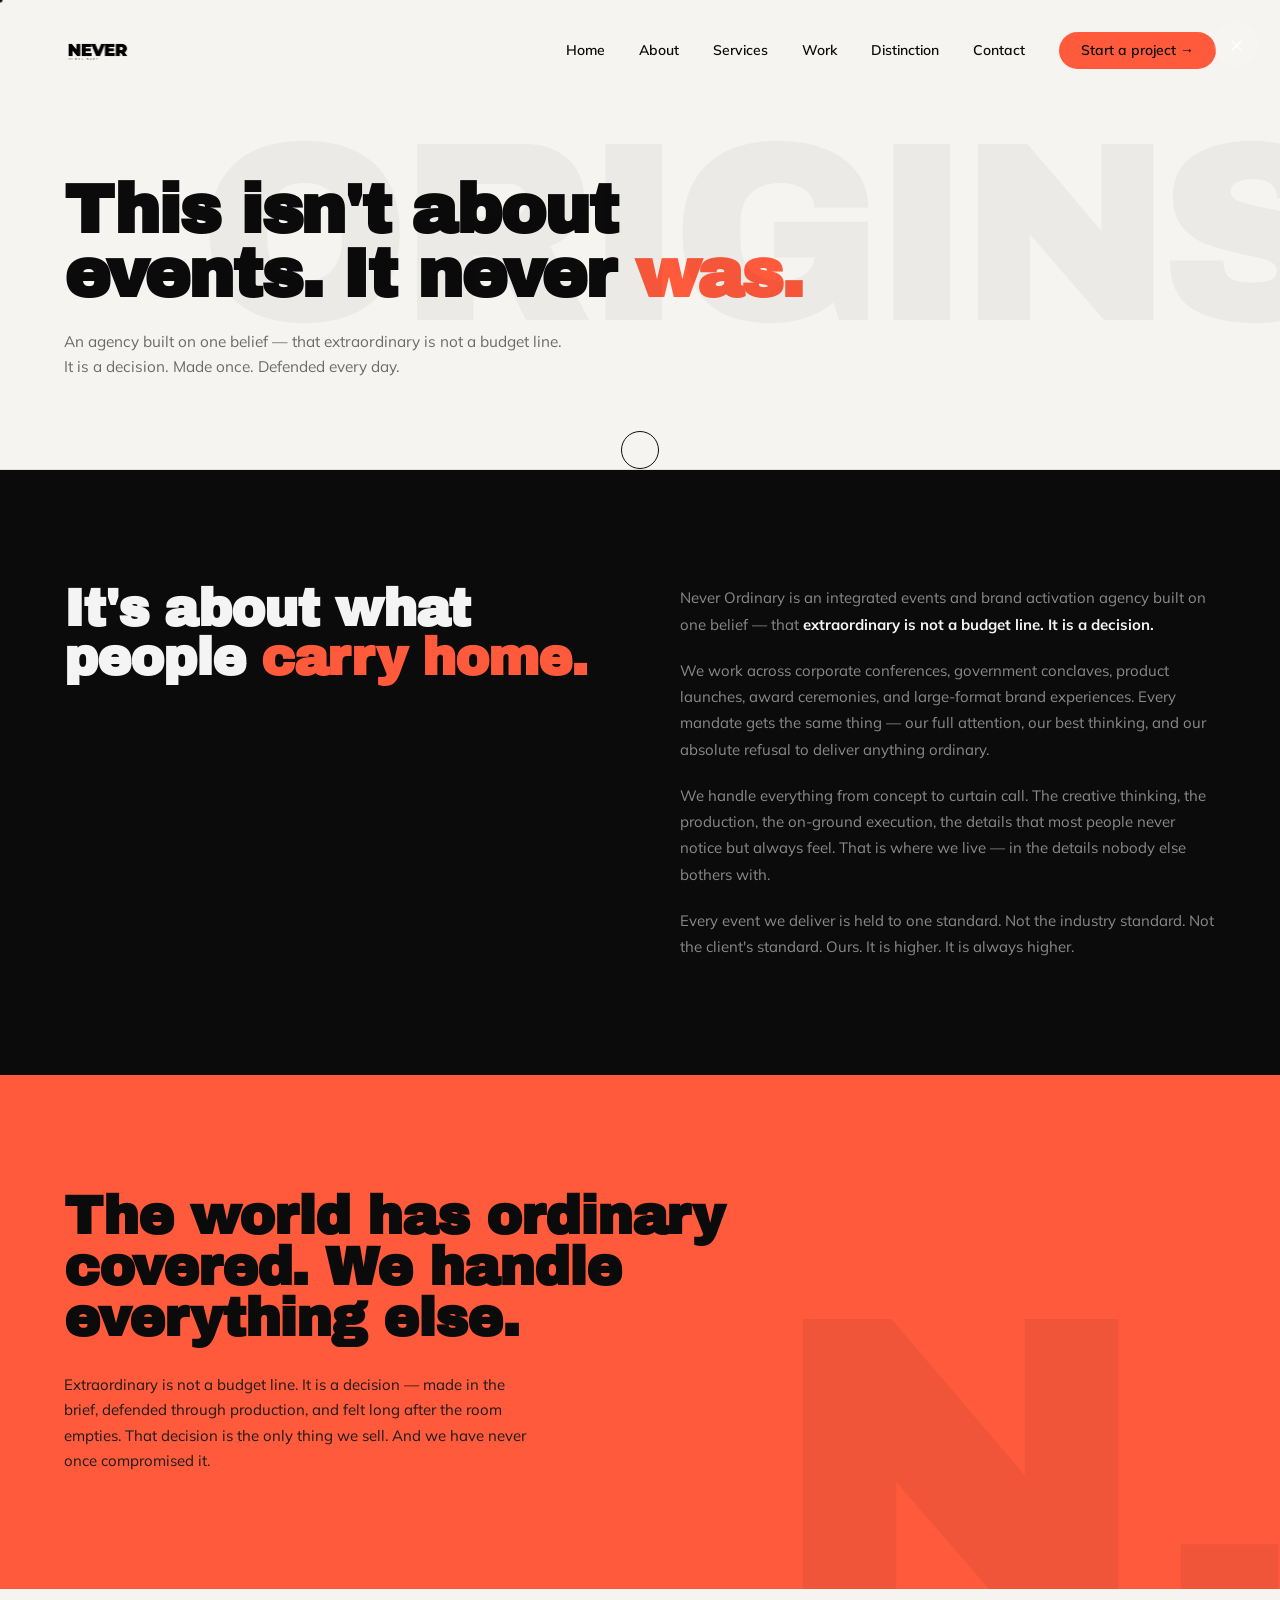
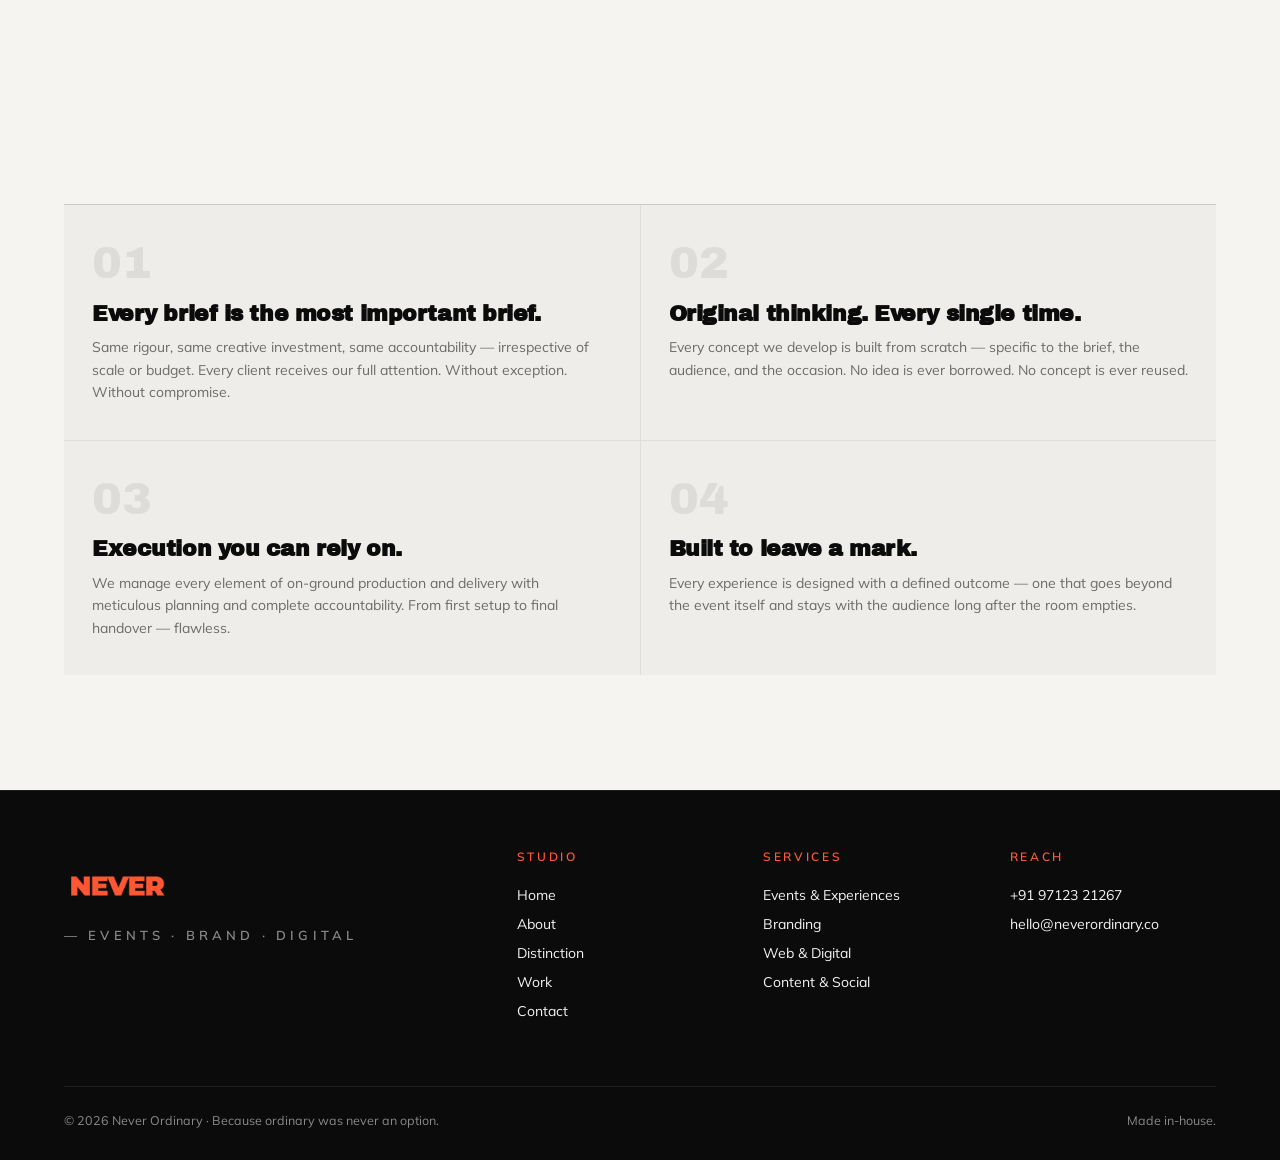
==== commit 251d554e: "Mobile nav fixes, logo size, and UI improvements - Fixed mobile drawer: proper iOS scroll lock, visi" ====
--- a/about/index.html
+++ b/about/index.html
@@ -35,7 +35,6 @@
 <section class="page-hero">
   <div class="page-hero__bg" aria-hidden="true">ORIGINS</div>
   <div class="wrap">
-    <p class="eyebrow">About · Origins</p>
     <h1>This isn't about events. It never <em>was.</em></h1>
     <p>An agency built on one belief — that extraordinary is not a budget line. It is a decision. Made once. Defended every day.</p>
   </div>
@@ -109,7 +108,7 @@
     </div>
     <div class="foot__bot">
       <span>© <span data-year></span> Never Ordinary · Because ordinary was never an option.</span>
-      <span>Made in-house. Not in a template.</span>
+      <span>Made in-house.</span>
     </div>
   </div>
 </footer>
--- a/assets/css/main.css
+++ b/assets/css/main.css
@@ -93,11 +93,11 @@
 
 /* ---------- Nav ---------- */
 .nav{position:fixed;top:0;left:0;right:0;z-index:80;
-  padding:22px var(--pad-x);display:flex;align-items:center;justify-content:space-between;
+  padding:28px var(--pad-x);display:flex;align-items:center;justify-content:space-between;
   transition:background var(--t-med),padding var(--t-med),border-color var(--t-med);
   border-bottom:1px solid transparent}
 .nav.is-scrolled{background:rgba(245,244,240,.95);backdrop-filter:blur(14px);
-  border-bottom-color:rgba(0,0,0,.1);padding-top:14px;padding-bottom:14px}
+  border-bottom-color:rgba(0,0,0,.1);padding-top:16px;padding-bottom:16px}
 .nav.is-scrolled .nav__links a{color:#0B0B0B}
 .nav.is-scrolled .nav__burger span{background:#0B0B0B}
 .nav__logo{display:flex;align-items:center;gap:10px;font-family:var(--f-display);
@@ -105,7 +105,7 @@
 .nav__logo .o{color:var(--c-orange)}
 .nav__logo small{font:600 9px/1 var(--f-body);letter-spacing:.32em;
   text-transform:uppercase;color:rgba(255,255,255,.5)}
-.nav__logo-img{height:36px;width:auto;display:block;transition:filter var(--t-fast);filter:brightness(0)}
+.nav__logo-img{height:44px;width:auto;display:block;transition:filter var(--t-fast);filter:brightness(0)}
 .nav__links{display:flex;align-items:center;gap:34px}
 .nav__links a{font-size:14px;font-weight:600;color:#0B0B0B;position:relative;padding:6px 0}
 .nav__links a::after{content:"";position:absolute;left:0;right:0;bottom:0;height:1px;
@@ -117,20 +117,49 @@
 .nav__cta:hover{transform:translateY(-2px)}
 .nav__cta::after{display:none}
 
-.nav__burger{display:none;width:42px;height:42px;border:1px solid rgba(255,255,255,.25);
-  border-radius:50%;align-items:center;justify-content:center;flex-direction:column;gap:5px}
-.nav__burger span{display:block;width:16px;height:1.5px;background:#0B0B0B;transition:transform var(--t-fast),opacity var(--t-fast)}
+.nav__burger{display:none;width:42px;height:42px;border:1px solid rgba(0,0,0,.18);
+  border-radius:50%;align-items:center;justify-content:center;flex-direction:column;gap:5px;
+  transition:border-color var(--t-fast)}
+.nav__burger span{display:block;width:16px;height:1.5px;background:#0B0B0B;transition:transform var(--t-fast),opacity var(--t-fast),background var(--t-fast)}
+.nav__burger.is-open{border-color:rgba(255,255,255,.3)}
+.nav__burger.is-open span{background:#fff}
 .nav__burger.is-open span:nth-child(1){transform:translateY(3.25px) rotate(45deg)}
 .nav__burger.is-open span:nth-child(2){opacity:0}
 .nav__burger.is-open span:nth-child(3){transform:translateY(-3.25px) rotate(-45deg)}
 
-@media (max-width:880px){
-  .nav__links{position:fixed;inset:0;background:#0B0B0B;flex-direction:column;
-    justify-content:center;gap:28px;transform:translateX(100%);transition:transform var(--t-med);z-index:70}
-  .nav__links.is-open{transform:translateX(0)}
-  .nav__links a{font-family:var(--f-display);font-size:36px;color:#fff !important}
+/* Nav goes dark when drawer is open */
+.nav.nav--open{background:#0B0B0B !important;border-bottom-color:rgba(255,255,255,.1) !important}
+.nav.nav--open .nav__logo-img{filter:brightness(1) !important}
+.nav.nav--open .nav__burger{border-color:rgba(255,255,255,.3)}
+.nav.nav--open .nav__burger span{background:#fff}
+
+@media (max-width:880px){
+  .nav__links{
+    position:fixed;top:0;left:0;right:0;bottom:0;
+    background:#0B0B0B;
+    flex-direction:column;align-items:center;justify-content:center;
+    gap:0;padding:80px 32px 48px;
+    overflow-y:auto;-webkit-overflow-scrolling:touch;
+    scrollbar-width:none;
+    transform:translateX(100%);
+    transition:transform .4s cubic-bezier(.2,.7,.2,1);
+    z-index:75;visibility:hidden;
+    isolation:isolate}
+  .nav__links::-webkit-scrollbar{display:none}
+  .nav__links.is-open{transform:translateX(0);visibility:visible}
+  .nav__links a{
+    font-family:var(--f-display);font-size:clamp(22px,5.5vw,36px);
+    color:#fff !important;padding:12px 0;width:100%;text-align:center;
+    border-bottom:1px solid rgba(255,255,255,.07)}
+  .nav__links a:first-child{border-top:1px solid rgba(255,255,255,.07)}
+  .nav__links a:active{color:var(--c-orange) !important}
+  .nav__links a::after{display:none}
   .nav__burger{display:flex}
-  .nav__cta{display:none}
+  .nav__cta{
+    display:inline-flex !important;margin-top:28px;
+    padding:13px 34px !important;font-size:15px;
+    background:var(--c-orange);color:#0B0B0B !important;
+    border-radius:999px;width:auto;justify-content:center}
 }
 
 /* ==========================================================
@@ -356,6 +385,11 @@
 .cap__title{font-family:var(--f-display);font-size:clamp(22px,2vw,28px);
   letter-spacing:-.02em;margin-bottom:14px}
 .cap__tags{font-size:13.5px;line-height:1.7;color:#444;transition:color var(--t-med)}
+.cap__more{display:inline-flex;align-items:center;gap:6px;margin-top:24px;
+  font-size:13px;font-weight:700;letter-spacing:.06em;color:var(--c-orange);
+  transition:gap var(--t-fast)}
+.cap__more:hover{gap:10px}
+.cap:hover .cap__more{color:var(--c-orange)}
 @media (max-width:1100px){.caps__grid{grid-template-columns:1fr 1fr}.cap:nth-child(2){border-right:0}.cap{border-bottom:1px solid rgba(0,0,0,.1)}}
 @media (max-width:880px){.caps__head{flex-direction:column;align-items:flex-start;gap:20px}}
 @media (max-width:600px){.caps__grid{grid-template-columns:1fr}.cap{border-right:0}}
@@ -457,7 +491,7 @@
 .foot__brand em{font-style:normal;color:var(--c-orange)}
 .foot__brand small{display:block;font-family:var(--f-body);font-size:13px;
   letter-spacing:.32em;color:var(--c-muted);margin-top:8px;font-weight:600;text-transform:uppercase}
-.foot__logo-img{height:48px;width:auto;display:block;margin-bottom:8px}
+.foot__logo-img{height:70px;width:auto;display:block;margin-bottom:8px}
 .foot__col h4{font:600 12px/1 var(--f-body);letter-spacing:.22em;
   text-transform:uppercase;color:var(--c-orange);margin-bottom:18px}
 .foot__col a,.foot__col li{display:block;font-size:14px;color:var(--c-fg);padding:4px 0;
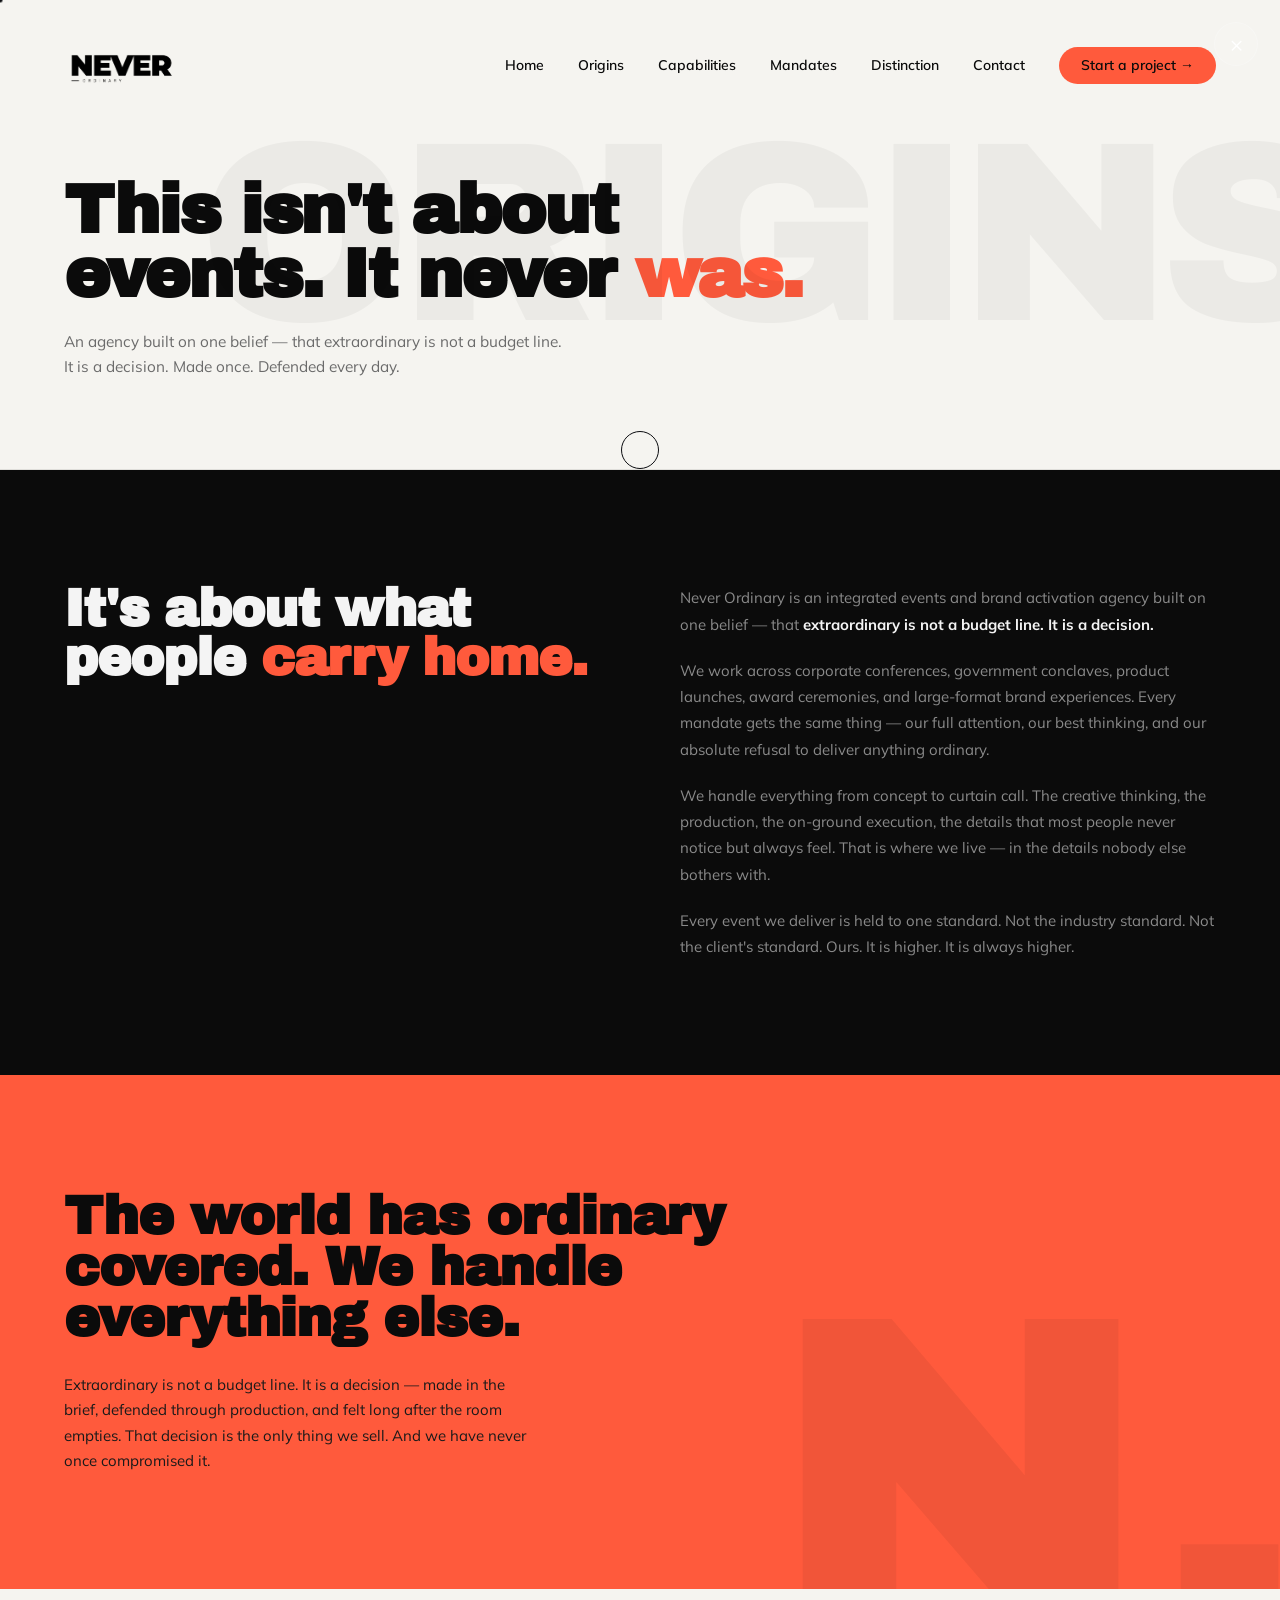
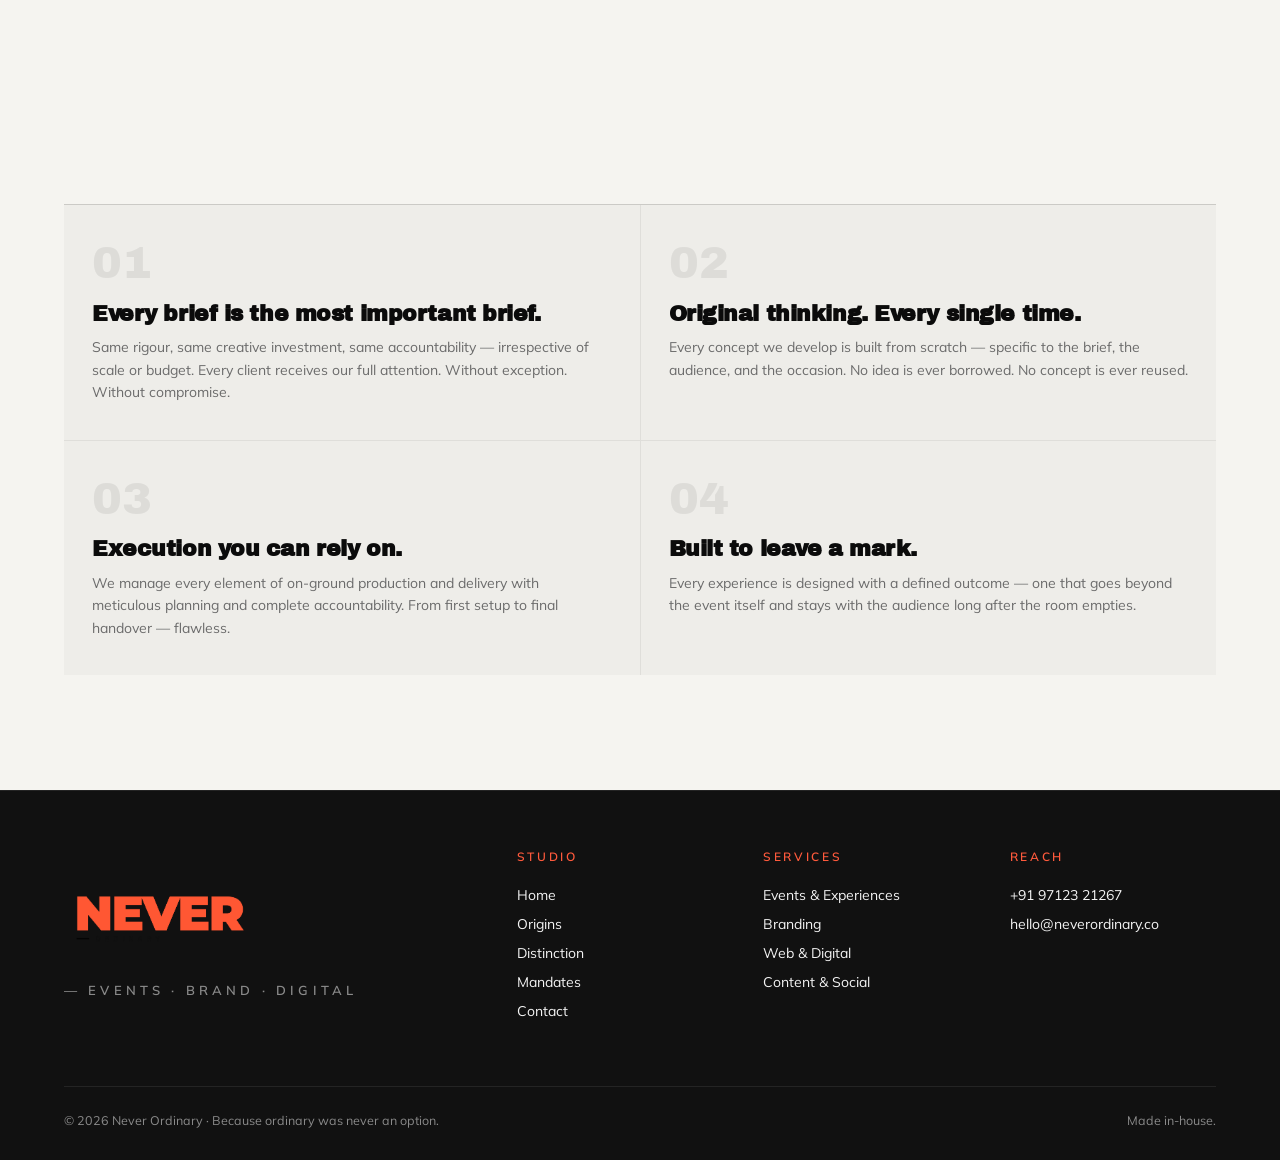
==== commit 63f5eff9: "UI refinements, Web3Forms integration, and nav updates - Wired contact form to Web3Forms (anujay@nev" ====
--- a/about/index.html
+++ b/about/index.html
@@ -21,9 +21,9 @@
   <a href="../" class="nav__logo"><img src="../assets/images/Master%20Version%20Transparent.png" alt="Never Ordinary" class="nav__logo-img"></a>
   <nav class="nav__links" aria-label="Primary">
     <a href="../">Home</a>
-    <a href="../about/">About</a>
-    <a href="../services/">Services</a>
-    <a href="../work/">Work</a>
+    <a href="../about/">Origins</a>
+    <a href="../services/">Capabilities</a>
+    <a href="../work/">Mandates</a>
     <a href="../distinction/">Distinction</a>
     <a href="../contact/">Contact</a>
     <a href="../contact/" style="padding: 8px 22px;" class="nav__cta">Start a project →</a>
@@ -102,7 +102,7 @@
     <div class="foot__top">
       <div class="foot__brand"><img src="../assets/images/Master%20Version%20Transparent.png" alt="Never Ordinary" class="foot__logo-img"><small>— Events · Brand · Digital</small></div>
       <div class="foot__col"><h4>Studio</h4><a href="../">Home</a>
-    <a href="../about/">About</a><a href="../distinction/">Distinction</a><a href="../work/">Work</a><a href="../contact/">Contact</a></div>
+    <a href="../about/">Origins</a><a href="../distinction/">Distinction</a><a href="../work/">Mandates</a><a href="../contact/">Contact</a></div>
       <div class="foot__col"><h4>Services</h4><a href="../services/#events">Events &amp; Experiences</a><a href="../services/#branding">Branding</a><a href="../services/#digital">Web &amp; Digital</a><a href="../services/#content">Content &amp; Social</a></div>
       <div class="foot__col"><h4>Reach</h4><a href="tel:+919712321267">+91 97123 21267</a><a href="mailto:hello@neverordinary.co">hello@neverordinary.co</a></div>
     </div>
--- a/assets/css/main.css
+++ b/assets/css/main.css
@@ -105,7 +105,7 @@
 .nav__logo .o{color:var(--c-orange)}
 .nav__logo small{font:600 9px/1 var(--f-body);letter-spacing:.32em;
   text-transform:uppercase;color:rgba(255,255,255,.5)}
-.nav__logo-img{height:44px;width:auto;display:block;transition:filter var(--t-fast);filter:brightness(0)}
+.nav__logo-img{height:75px;width:auto;display:block;transition:filter var(--t-fast);filter:brightness(0)}
 .nav__links{display:flex;align-items:center;gap:34px}
 .nav__links a{font-size:14px;font-weight:600;color:#0B0B0B;position:relative;padding:6px 0}
 .nav__links a::after{content:"";position:absolute;left:0;right:0;bottom:0;height:1px;
@@ -135,16 +135,15 @@
 
 @media (max-width:880px){
   .nav__links{
-    position:fixed;top:0;left:0;right:0;bottom:0;
+    position:fixed;top:0;left:0;
+    width:100vw;height:100vh;height:100svh;
     background:#0B0B0B;
     flex-direction:column;align-items:center;justify-content:center;
     gap:0;padding:80px 32px 48px;
-    overflow-y:auto;-webkit-overflow-scrolling:touch;
-    scrollbar-width:none;
+    overflow:hidden;
     transform:translateX(100%);
     transition:transform .4s cubic-bezier(.2,.7,.2,1);
-    z-index:75;visibility:hidden;
-    isolation:isolate}
+    z-index:75;visibility:hidden}
   .nav__links::-webkit-scrollbar{display:none}
   .nav__links.is-open{transform:translateX(0);visibility:visible}
   .nav__links a{
@@ -483,7 +482,7 @@
    FOOTER
    ========================================================== */
 footer{border-top:1px solid rgba(255,255,255,.08);padding:60px 0 30px;
-  background:#0B0B0B;color:#F4F4F4;
+  background:#111111;color:#F4F4F4;
   --c-fg:#F4F4F4;--c-muted:#8A8A8A;--c-line:rgba(255,255,255,.08);--c-line-strong:rgba(255,255,255,.18)}
 .foot__top{display:grid;grid-template-columns:2fr 1fr 1fr 1fr;gap:40px;margin-bottom:60px}
 .foot__brand{font-family:var(--f-display);font-size:clamp(28px,3.4vw,52px);
@@ -491,7 +490,7 @@
 .foot__brand em{font-style:normal;color:var(--c-orange)}
 .foot__brand small{display:block;font-family:var(--f-body);font-size:13px;
   letter-spacing:.32em;color:var(--c-muted);margin-top:8px;font-weight:600;text-transform:uppercase}
-.foot__logo-img{height:70px;width:auto;display:block;margin-bottom:8px}
+.foot__logo-img{height:125px;width:auto;display:block;margin-bottom:8px}
 .foot__col h4{font:600 12px/1 var(--f-body);letter-spacing:.22em;
   text-transform:uppercase;color:var(--c-orange);margin-bottom:18px}
 .foot__col a,.foot__col li{display:block;font-size:14px;color:var(--c-fg);padding:4px 0;
@@ -541,6 +540,38 @@
 .page-hero h1 em{font-style:normal;color:var(--c-orange)}
 .page-hero p{font-size:clamp(15px,1.2vw,18px);color:var(--c-muted);max-width:56ch;line-height:1.6}
 .page-hero__cta{margin-top:36px}
+
+/* dark hero variant */
+.page-hero--dark{
+  background:#0B0B0B;color:#F4F4F4;
+  --c-fg:#F4F4F4;--c-muted:#8A8A8A;
+  --c-line:rgba(255,255,255,.08);--c-line-strong:rgba(255,255,255,.2);
+  border-bottom-color:rgba(255,255,255,.08)}
+.page-hero--dark .page-hero__bg{color:rgba(255,255,255,.035)}
+.page-hero--dark .nav__logo-img{filter:brightness(1)}
+
+/* service nav strip */
+.svc-nav-strip{background:#0B0B0B}
+.svc-jump{display:grid;grid-template-columns:repeat(4,1fr)}
+.svc-jump a{display:flex;flex-direction:column;gap:8px;
+  padding:28px 0;border-right:1px solid rgba(255,255,255,.08);
+  font-size:14px;font-weight:600;color:rgba(255,255,255,.5);
+  letter-spacing:.01em;transition:color var(--t-fast)}
+.svc-jump a:last-child{border-right:0}
+.svc-jump a span{font-family:var(--f-display);font-size:11px;
+  letter-spacing:.2em;color:var(--c-orange);display:block}
+.svc-jump a:hover{color:#fff}
+@media (max-width:720px){
+  .svc-jump{grid-template-columns:1fr 1fr}
+  .svc-jump a:nth-child(2){border-right:0}
+  .svc-jump a:nth-child(3){border-top:1px solid rgba(255,255,255,.08)}
+  .svc-jump a:nth-child(4){border-top:1px solid rgba(255,255,255,.08);border-right:0}
+}
+@media (max-width:480px){
+  .svc-jump{grid-template-columns:1fr}
+  .svc-jump a{border-right:0;border-top:1px solid rgba(255,255,255,.08);padding:18px 0}
+  .svc-jump a:first-child{border-top:0}
+}
 
 /* breadcrumb */
 .breadcrumb{display:flex;align-items:center;gap:10px;
@@ -634,6 +665,8 @@
 /* service detail page */
 .svc-detail{padding:clamp(64px,9vw,120px) 0;border-top:1px solid var(--c-line)}
 .svc-detail--alt{background:var(--c-bg-2)}
+.svc-detail--dark{background:#0B0B0B;color:#F4F4F4;border-top:0;
+  --c-fg:#F4F4F4;--c-muted:#8A8A8A;--c-line:rgba(255,255,255,.08);--c-line-strong:rgba(255,255,255,.18)}
 .svc-detail__intro{display:grid;grid-template-columns:1fr 1fr;gap:80px;
   align-items:start;margin-bottom:clamp(60px,8vw,100px);padding-bottom:clamp(60px,8vw,100px);
   border-bottom:1px solid var(--c-line)}
@@ -661,7 +694,6 @@
   background:#0B0B0B;color:#F4F4F4;
   --c-fg:#F4F4F4;--c-muted:#8A8A8A;--c-line:rgba(255,255,255,.08);--c-line-strong:rgba(255,255,255,.18)}
 .mandates__layout{display:flex;flex-direction:column;gap:56px}
-.mandate-group{}
 .mandate-group__title{font:600 11px/1 var(--f-body);letter-spacing:.22em;
   text-transform:uppercase;color:var(--c-orange);
   padding-bottom:14px;border-bottom:1px solid var(--c-orange);margin-bottom:0}
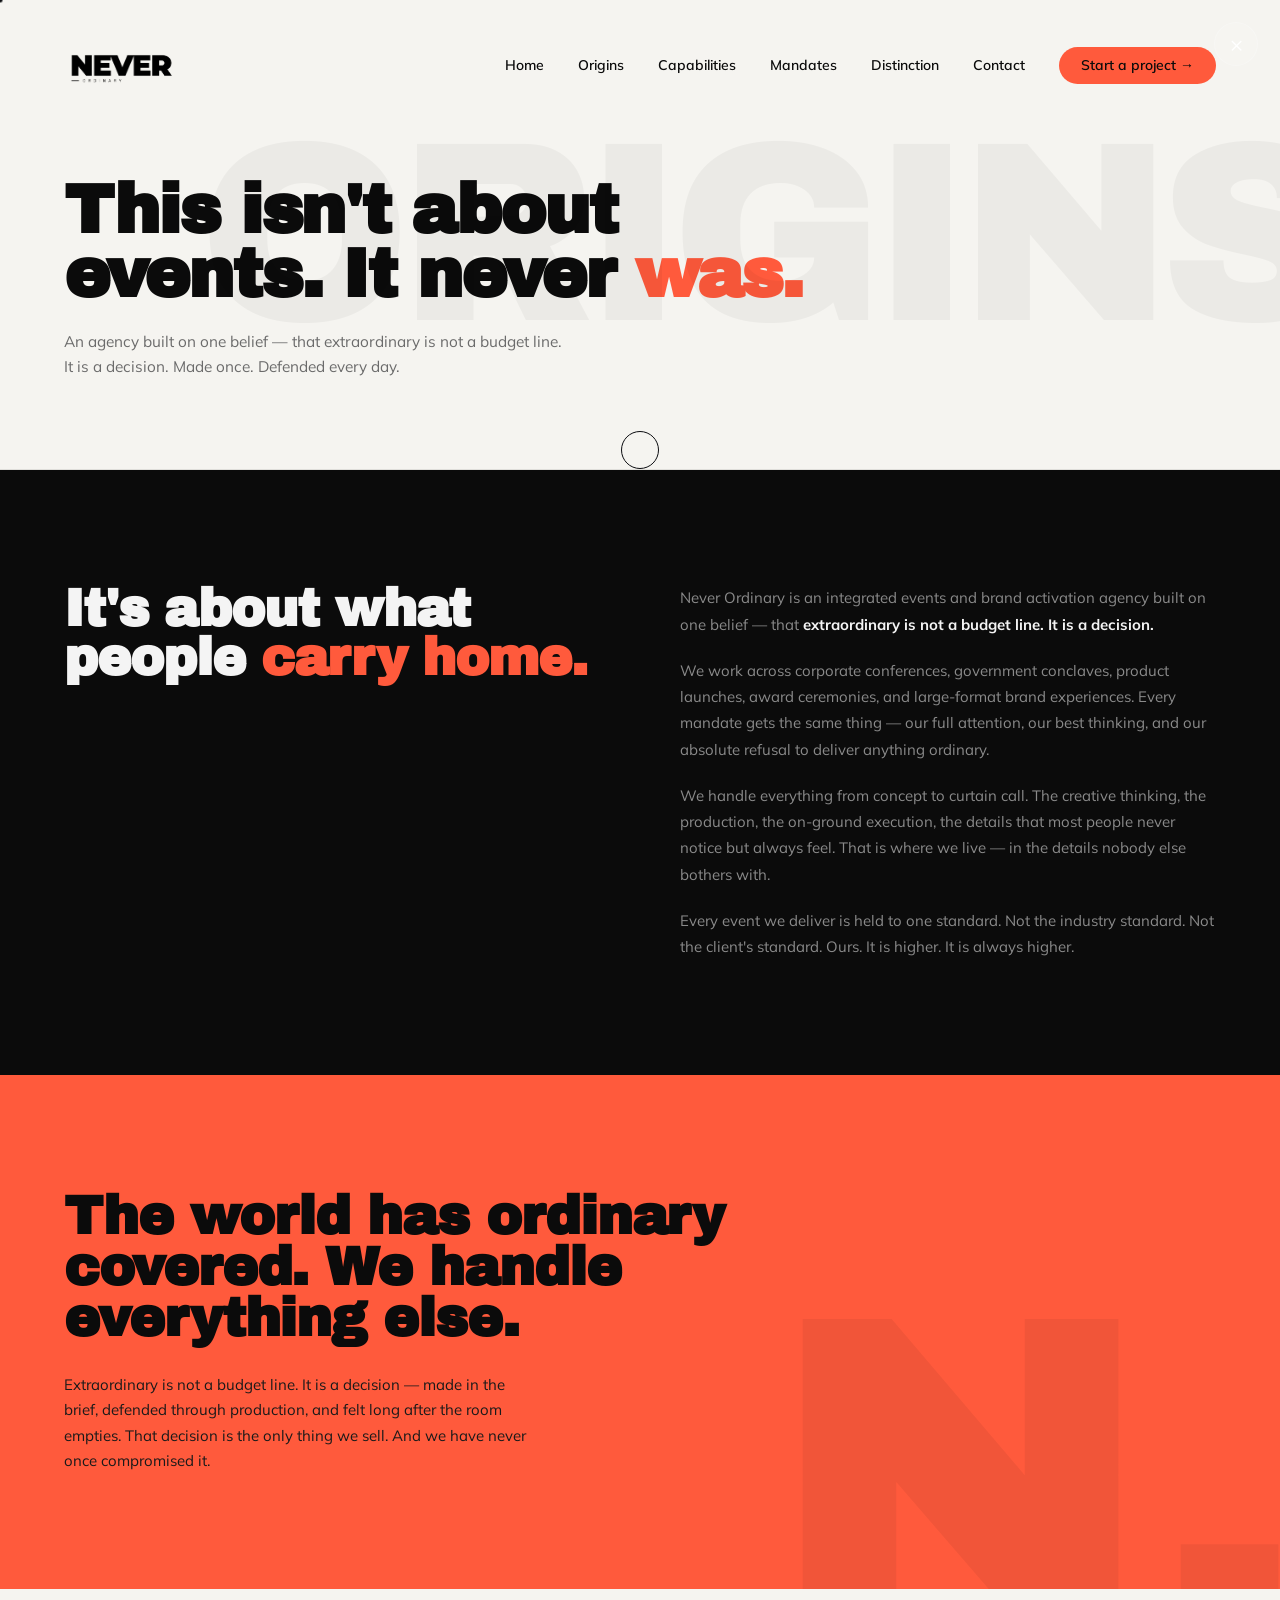
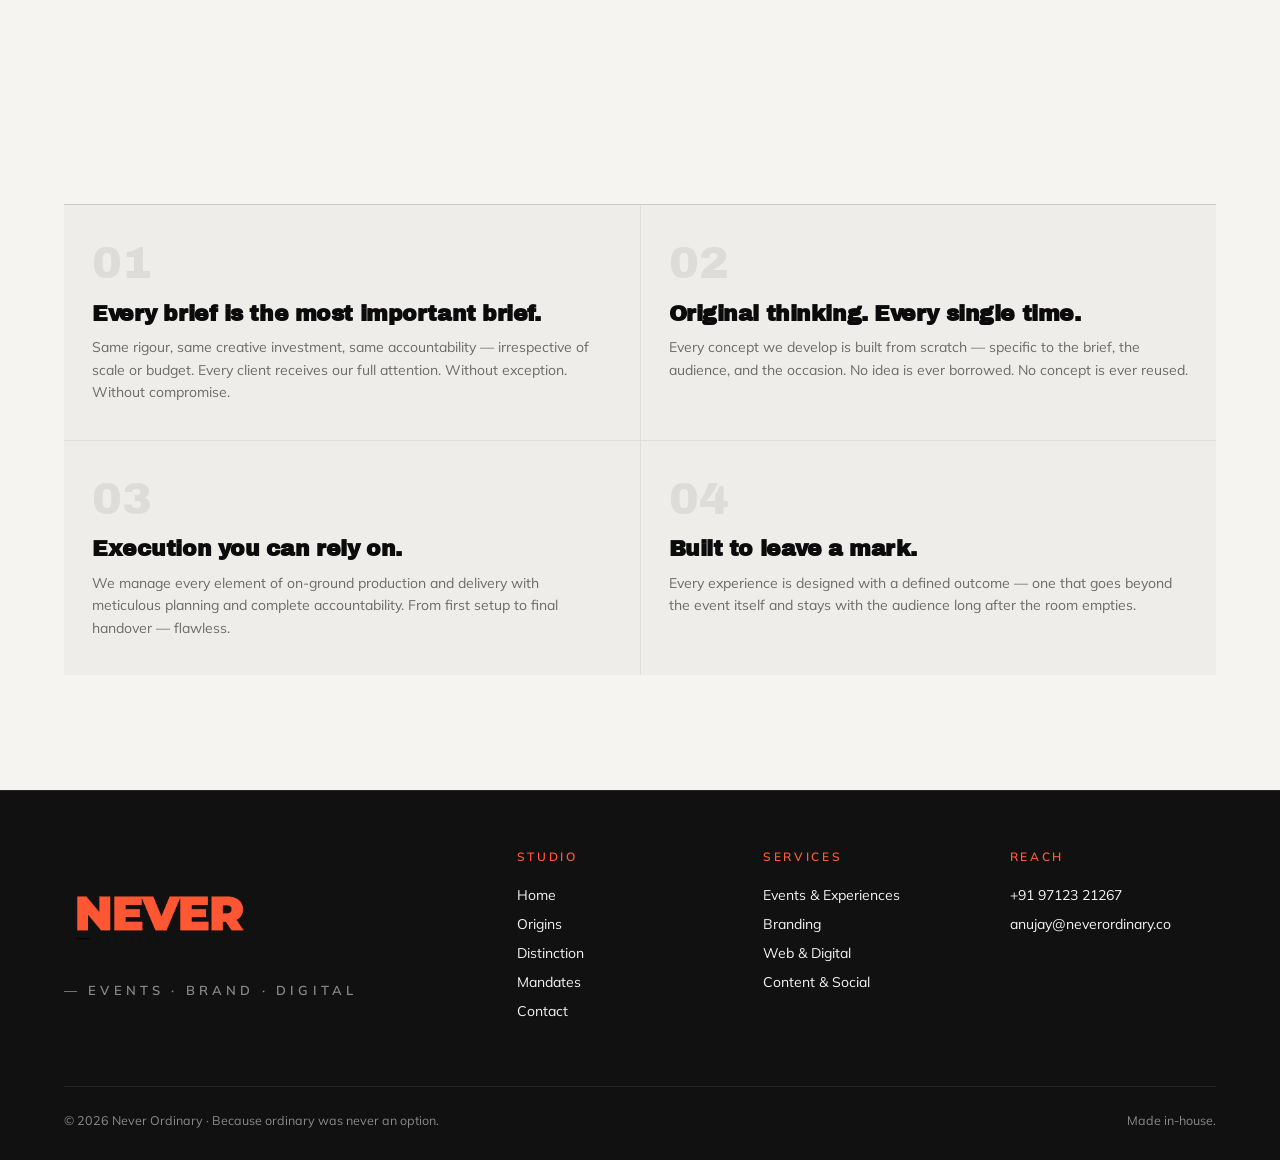
==== commit 955cc63c: "UI refinements on home page" ====
--- a/about/index.html
+++ b/about/index.html
@@ -104,7 +104,7 @@
       <div class="foot__col"><h4>Studio</h4><a href="../">Home</a>
     <a href="../about/">Origins</a><a href="../distinction/">Distinction</a><a href="../work/">Mandates</a><a href="../contact/">Contact</a></div>
       <div class="foot__col"><h4>Services</h4><a href="../services/#events">Events &amp; Experiences</a><a href="../services/#branding">Branding</a><a href="../services/#digital">Web &amp; Digital</a><a href="../services/#content">Content &amp; Social</a></div>
-      <div class="foot__col"><h4>Reach</h4><a href="tel:+919712321267">+91 97123 21267</a><a href="mailto:hello@neverordinary.co">hello@neverordinary.co</a></div>
+      <div class="foot__col"><h4>Reach</h4><a href="tel:+919712321267">+91 97123 21267</a><a href="mailto:anujay@neverordinary.co">anujay@neverordinary.co</a></div>
     </div>
     <div class="foot__bot">
       <span>© <span data-year></span> Never Ordinary · Because ordinary was never an option.</span>
